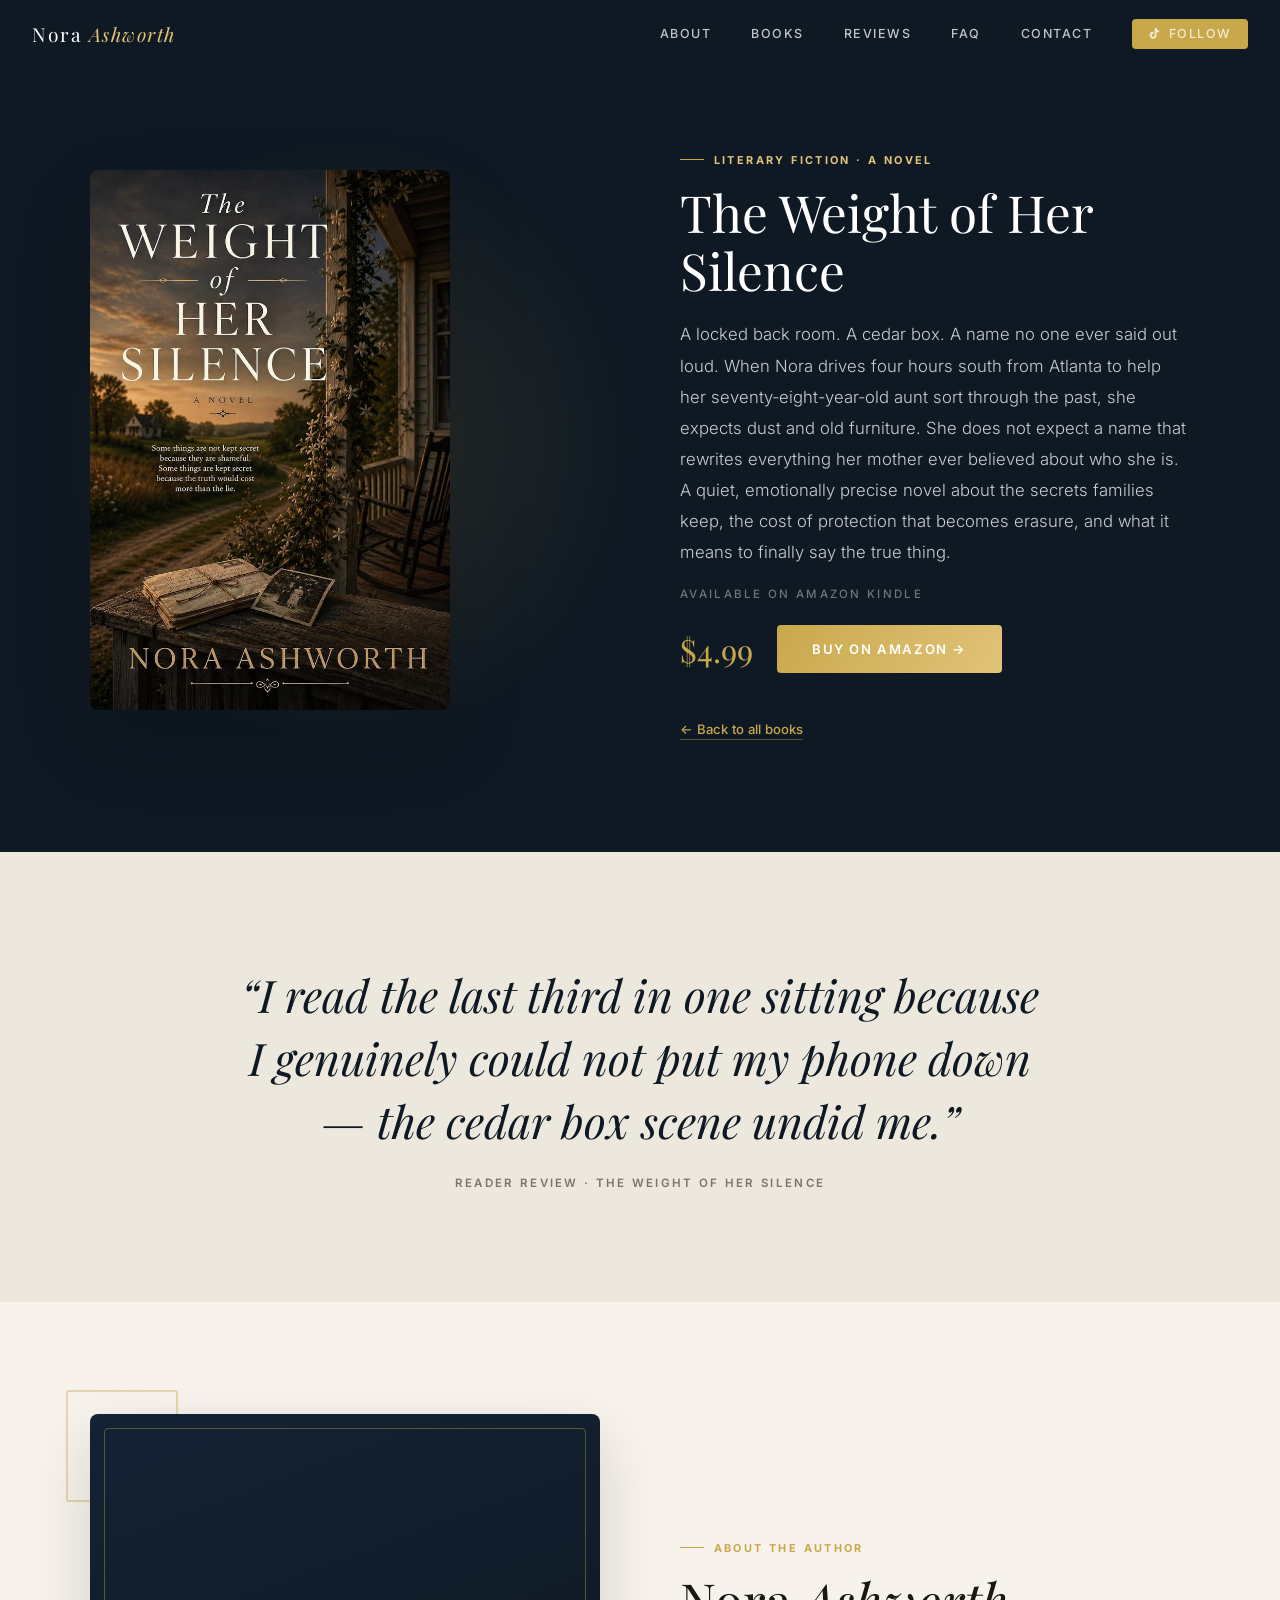
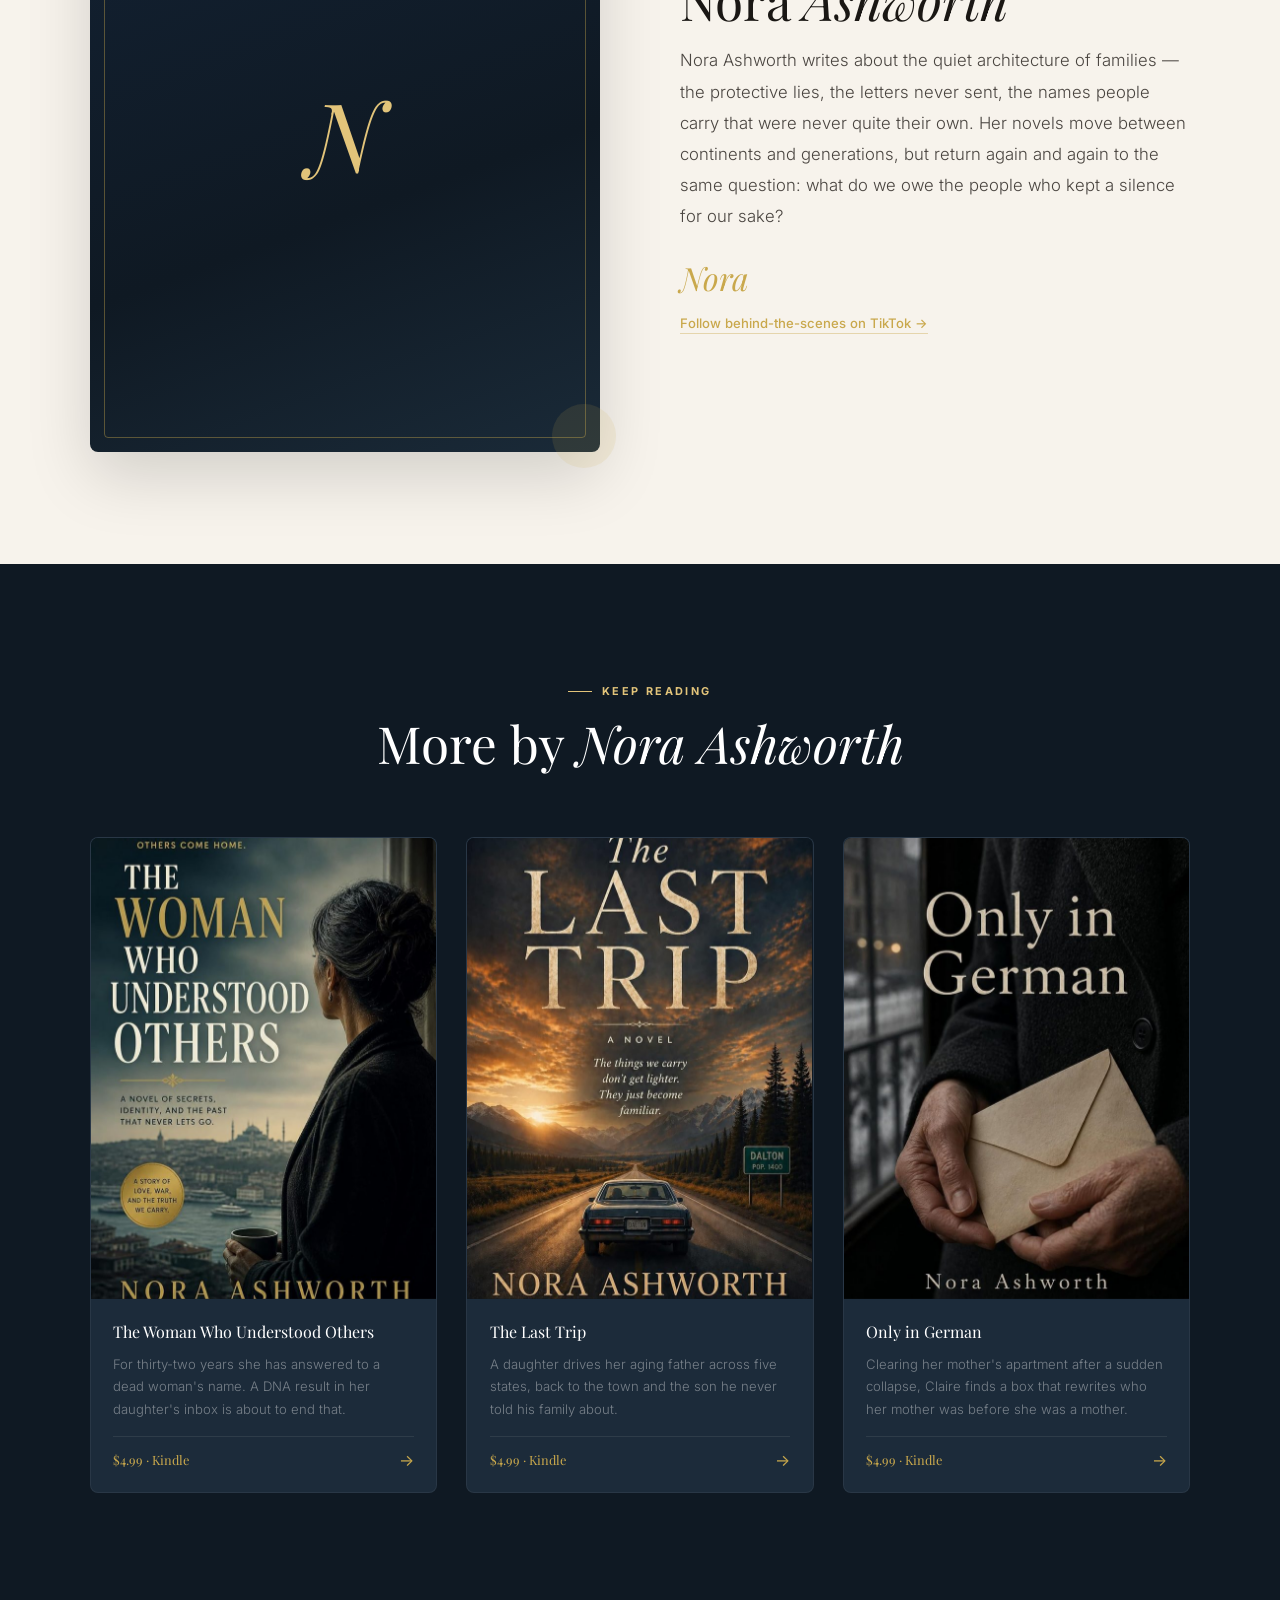
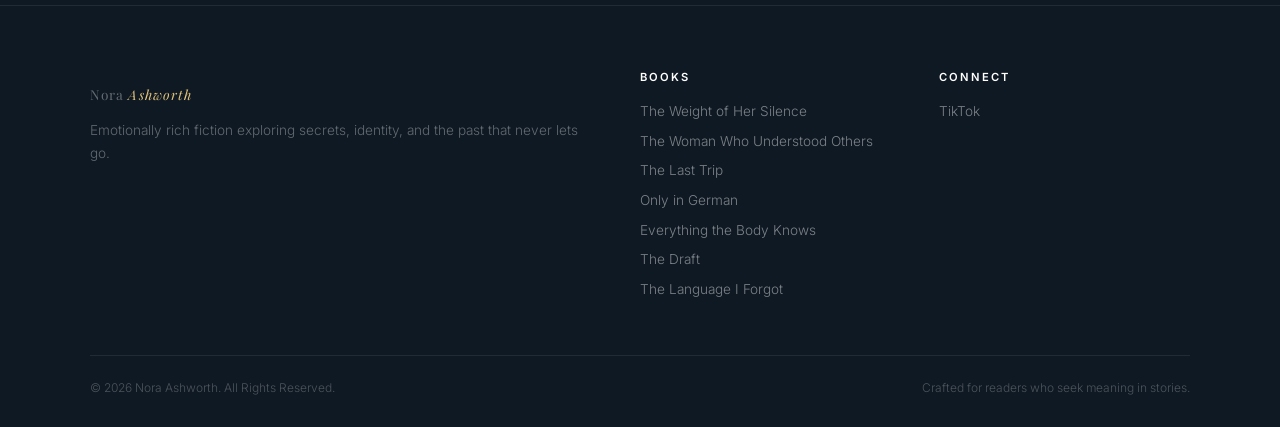
==== books/the-weight-of-her-silence.html @ 01b1f56f "Add files via upload" ====
<!DOCTYPE html>
<html lang="en">
<head>

<meta charset="UTF-8">
<meta name="viewport" content="width=device-width, initial-scale=1.0">

<title>The Weight of Her Silence by Nora Ashworth | Literary Fiction Novel</title>

<meta name="description" content="Nora Calloway returns to Haller's Creek to help her aunt sort through the past — and uncovers a secret that rewrites her family.">
<meta name="keywords" content="The Weight of Her Silence, Nora Ashworth, literary fiction, family secrets novel, Kindle book">
<meta name="author" content="Nora Ashworth">
<meta name="robots" content="index,follow,max-image-preview:large,max-snippet:-1,max-video-preview:-1">
<meta name="googlebot" content="index,follow">

<link rel="canonical" href="https://noraashworth.vercel.app/books/the-weight-of-her-silence.html">

<!-- Open Graph -->
<meta property="og:type" content="book">
<meta property="og:site_name" content="Nora Ashworth">
<meta property="og:title" content="The Weight of Her Silence by Nora Ashworth">
<meta property="og:description" content="Nora Calloway returns to Haller's Creek to help her aunt sort through the past — and uncovers a secret that rewrites her family.">
<meta property="og:url" content="https://noraashworth.vercel.app/books/the-weight-of-her-silence.html">
<meta property="og:image" content="https://noraashworth.vercel.app/covers/the-weight-of-her-silence.jpg">
<meta property="og:locale" content="en_US">

<!-- Twitter -->
<meta name="twitter:card" content="summary_large_image">
<meta name="twitter:title" content="The Weight of Her Silence by Nora Ashworth">
<meta name="twitter:description" content="Nora Calloway returns to Haller's Creek to help her aunt sort through the past — and uncovers a secret that rewrites her family.">
<meta name="twitter:image" content="https://noraashworth.vercel.app/covers/the-weight-of-her-silence.jpg">

<meta name="theme-color" content="#0F1923">

<link rel="icon" href="../favicon.ico">
<link rel="manifest" href="../manifest.json">

<link rel="stylesheet" href="../style.css">
<link rel="preconnect" href="https://fonts.googleapis.com"/>
<link rel="preconnect" href="https://fonts.gstatic.com" crossorigin/>
<link href="https://fonts.googleapis.com/css2?family=Playfair+Display:ital,wght@0,400;0,500;1,400;1,500&family=Inter:wght@300;400;500;600&display=swap" rel="stylesheet"/>

<!-- Book schema -->
<script type="application/ld+json">
{
  "@context": "https://schema.org",
  "@type": "Book",
  "name": "The Weight of Her Silence",
  "author": {"@type":"Person","name":"Nora Ashworth","url":"https://noraashworth.vercel.app/"},
  "url": "https://noraashworth.vercel.app/books/the-weight-of-her-silence.html",
  "image": "https://noraashworth.vercel.app/covers/the-weight-of-her-silence.jpg",
  "description": "Nora Calloway returns to Haller's Creek to help her aunt sort through the past — and uncovers a secret that rewrites her family.",
  "offers": {"@type":"Offer","price":"4.99","priceCurrency":"USD","url":"https://www.amazon.com/dp/B0GZ8KCDYT","availability":"https://schema.org/InStock"}
}
</script>
</head>
<body>

<nav id="nav">
  <a class="nav-logo" href="../index.html">
    <span>Nora <em>Ashworth</em></span>
  </a>
  <div class="nav-links">
    <a href="../index.html#about">About</a>
    <a href="../index.html#books">Books</a>
    <a href="../index.html#reviews">Reviews</a>
    <a href="../index.html#faq">FAQ</a>
    <a href="../index.html#contact">Contact</a>
    <a class="nav-tiktok" href="https://www.tiktok.com/@noraashworth" target="_blank">
      <svg width="13" height="13" viewBox="0 0 24 24" fill="currentColor"><path d="M19.59 6.69a4.83 4.83 0 0 1-3.77-4.25V2h-3.45v13.67a2.89 2.89 0 0 1-2.88 2.5 2.89 2.89 0 0 1-2.89-2.89 2.89 2.89 0 0 1 2.89-2.89c.28 0 .54.04.79.1V9.01a6.33 6.33 0 0 0-.79-.05 6.34 6.34 0 0 0-6.34 6.34 6.34 6.34 0 0 0 6.34 6.34 6.34 6.34 0 0 0 6.33-6.34V8.82a8.18 8.18 0 0 0 4.78 1.52V6.9a4.85 4.85 0 0 1-1.01-.21z"/></svg>
      Follow
    </a>
  </div>
  <button class="hamburger" id="hamburger" aria-label="Open menu">
    <svg width="24" height="24" viewBox="0 0 24 24" fill="none" stroke="#fff" stroke-width="2"><path d="M3 6h18M3 12h18M3 18h18"/></svg>
  </button>
</nav>

<div class="mobile-menu" id="mobileMenu">
  <button class="mobile-close" id="mobileClose" aria-label="Close menu">
    <svg width="26" height="26" viewBox="0 0 24 24" fill="none" stroke="#fff" stroke-width="2"><path d="M6 6l12 12M18 6L6 18"/></svg>
  </button>
  <a href="../index.html#about">About</a>
  <a href="../index.html#books">Books</a>
  <a href="../index.html#reviews">Reviews</a>
  <a href="../index.html#faq">FAQ</a>
  <a href="../index.html#contact">Contact</a>
</div>

<!-- BOOK HERO -->
<section class="books-section" style="padding-top:9rem">
  <div class="container featured-grid">
    <div class="featured-img-wrap reveal">
      <div class="featured-glow"></div>
      <img src="../covers/the-weight-of-her-silence.jpg" alt="The Weight of Her Silence book cover" loading="lazy">
    </div>
    <div class="reveal reveal-delay-1">
      <div class="section-eyebrow" style="color:var(--gold-light)">Literary Fiction &middot; A Novel</div>
      <h1 class="section-title" style="color:#fff;margin-bottom:1.2rem">The Weight of Her Silence</h1>
      <p style="color:rgba(255,255,255,0.78);font-size:1.05rem;line-height:1.85;font-weight:300;margin-bottom:1.2rem">A locked back room. A cedar box. A name no one ever said out loud. When Nora drives four hours south from Atlanta to help her seventy-eight-year-old aunt sort through the past, she expects dust and old furniture. She does not expect a name that rewrites everything her mother ever believed about who she is. A quiet, emotionally precise novel about the secrets families keep, the cost of protection that becomes erasure, and what it means to finally say the true thing.</p>
      <p class="featured-label" style="color:rgba(255,255,255,0.4)">Available on Amazon Kindle</p>
      <div class="price-row">
        <span class="price">$4.99</span>
        <a class="btn-gold" href="https://www.amazon.com/dp/B0GZ8KCDYT" target="_blank" rel="noopener">Buy on Amazon &rarr;</a>
      </div>
      <p style="margin-top:2rem">
        <a class="tiktok-link" href="../index.html#books">&larr; Back to all books</a>
      </p>
    </div>
  </div>
</section>

<!-- READER QUOTE -->
<section class="quote-section">
  <div class="container">
    <p class="quote-text reveal">&ldquo;I read the last third in one sitting because I genuinely could not put my phone down — the cedar box scene undid me.&rdquo;</p>
    <p class="quote-source reveal">Reader review &middot; The Weight of Her Silence</p>
  </div>
</section>


<!-- ABOUT AUTHOR -->
<section id="about">
  <div class="container about-grid">
    <div class="about-img-wrap reveal">
      <div class="about-img-frame"></div>
      <div class="about-monogram"><span>N</span></div>
      <div class="about-img-dot"></div>
    </div>
    <div class="reveal reveal-delay-1">
      <div class="section-eyebrow">About the Author</div>
      <h2 class="section-title">Nora <em>Ashworth</em></h2>
      <p class="about-text">Nora Ashworth writes about the quiet architecture of families &mdash; the protective lies, the letters never sent, the names people carry that were never quite their own. Her novels move between continents and generations, but return again and again to the same question: what do we owe the people who kept a silence for our sake?</p>
      <p class="about-sig">Nora</p>
      <a class="tiktok-link" href="https://www.tiktok.com/@noraashworth" target="_blank">Follow behind-the-scenes on TikTok &rarr;</a>
    </div>
  </div>
</section>

<!-- MORE BOOKS -->
<section class="books-section">
  <div class="container">
    <div class="books-header reveal">
      <div class="section-eyebrow" style="color:var(--gold-light)">Keep Reading</div>
      <h2 class="section-title" style="color:#fff">More by <em>Nora Ashworth</em></h2>
    </div>
    <div class="books-grid">
      <a class="book-card reveal" href="the-woman-who-understood-others.html">
        <div class="book-cover">
          <img src="../covers/the-woman-who-understood-others.jpg" alt="The Woman Who Understood Others book cover" loading="lazy">
          <div class="book-overlay"><span class="buy-label">View Book</span></div>
        </div>
        <div class="book-info">
          <h3>The Woman Who Understood Others</h3>
          <p>For thirty-two years she has answered to a dead woman's name. A DNA result in her daughter's inbox is about to end that.</p>
          <div class="book-footer">
            <span class="price">$4.99 &middot; Kindle</span>
            <span class="arrow">&rarr;</span>
          </div>
        </div>
      </a>
      <a class="book-card reveal" href="the-last-trip.html">
        <div class="book-cover">
          <img src="../covers/the-last-trip.jpg" alt="The Last Trip book cover" loading="lazy">
          <div class="book-overlay"><span class="buy-label">View Book</span></div>
        </div>
        <div class="book-info">
          <h3>The Last Trip</h3>
          <p>A daughter drives her aging father across five states, back to the town and the son he never told his family about.</p>
          <div class="book-footer">
            <span class="price">$4.99 &middot; Kindle</span>
            <span class="arrow">&rarr;</span>
          </div>
        </div>
      </a>
      <a class="book-card reveal" href="only-in-german.html">
        <div class="book-cover">
          <img src="../covers/only-in-german.jpg" alt="Only in German book cover" loading="lazy">
          <div class="book-overlay"><span class="buy-label">View Book</span></div>
        </div>
        <div class="book-info">
          <h3>Only in German</h3>
          <p>Clearing her mother's apartment after a sudden collapse, Claire finds a box that rewrites who her mother was before she was a mother.</p>
          <div class="book-footer">
            <span class="price">$4.99 &middot; Kindle</span>
            <span class="arrow">&rarr;</span>
          </div>
        </div>
      </a>
    </div>
  </div>
</section>

<!-- FOOTER -->
<footer>
  <div class="container">
    <div class="footer-grid">
      <div class="footer-brand">
        <p class="footer-logo">Nora <em>Ashworth</em></p>
        <p>Emotionally rich fiction exploring secrets, identity, and the past that never lets go.</p>
      </div>
      <div class="footer-col">
        <h4>Books</h4>
        <ul>
          <li><a href="../books/the-weight-of-her-silence.html">The Weight of Her Silence</a></li>
          <li><a href="../books/the-woman-who-understood-others.html">The Woman Who Understood Others</a></li>
          <li><a href="../books/the-last-trip.html">The Last Trip</a></li>
          <li><a href="../books/only-in-german.html">Only in German</a></li>
          <li><a href="../books/everything-the-body-knows.html">Everything the Body Knows</a></li>
          <li><a href="../books/the-draft.html">The Draft</a></li>
          <li><a href="../books/the-language-i-forgot.html">The Language I Forgot</a></li>
        </ul>
      </div>
      <div class="footer-col">
        <h4>Connect</h4>
        <ul>
          <li><a href="https://www.tiktok.com/@noraashworth" target="_blank">TikTok</a></li>
        </ul>
      </div>
    </div>
    <div class="footer-bottom">
      <p>&copy; 2026 Nora Ashworth. All Rights Reserved.</p>
      <p>Crafted for readers who seek meaning in stories.</p>
    </div>
  </div>
</footer>

<script src="../script.js"></script>
</body>
</html>
---- style.css ----
*,*::before,*::after{box-sizing:border-box;margin:0;padding:0}
:root{
  --navy:#0F1923;
  --navy-mid:#1C2B3A;
  --navy-soft:#243346;
  --ivory:#F7F3EC;
  --ivory-dark:#EDE8DE;
  --gold:#C9A84C;
  --gold-light:#E2C47A;
  --ink:#1A1714;
  --ink-mid:#4A4540;
  --ink-light:#7A746E;
}
html{scroll-behavior:smooth}
body{font-family:'Inter',sans-serif;background:var(--ivory);color:var(--ink);overflow-x:hidden}

/* ── NAV ── */
nav{
  position:fixed;top:0;left:0;width:100%;z-index:100;
  padding:1.2rem 2rem;
  display:flex;justify-content:space-between;align-items:center;
  transition:background 0.4s,backdrop-filter 0.4s,box-shadow 0.4s;
}
nav.scrolled{background:rgba(15,25,35,0.97);backdrop-filter:blur(12px);box-shadow:0 2px 24px rgba(0,0,0,0.3)}
.nav-logo{display:flex;align-items:center;gap:0.6rem;text-decoration:none}
.nav-logo span{font-family:'Playfair Display',serif;font-size:1.2rem;font-weight:400;color:#fff;letter-spacing:0.08em}
.nav-logo em{color:var(--gold-light);font-style:italic}
.nav-links{display:flex;align-items:center;gap:2.5rem}
.nav-links a{color:rgba(255,255,255,0.75);text-decoration:none;font-size:0.78rem;font-weight:500;letter-spacing:0.12em;text-transform:uppercase;transition:color 0.25s}
.nav-links a:hover{color:var(--gold-light)}
.nav-tiktok{
  display:flex;align-items:center;gap:0.5rem;
  background:var(--gold);color:#fff;padding:0.45rem 1rem;border-radius:4px;
  font-size:0.75rem;font-weight:600;letter-spacing:0.1em;text-transform:uppercase;
  text-decoration:none;transition:background 0.25s,transform 0.25s,box-shadow 0.25s;
}
.nav-tiktok:hover{background:#a87c2a;transform:translateY(-2px);box-shadow:0 6px 20px rgba(201,168,76,0.35)}
.hamburger{display:none;background:none;border:none;cursor:pointer;padding:0.3rem}
.hamburger svg{display:block}
.mobile-menu{
  display:none;position:fixed;top:0;left:0;width:100%;height:100vh;
  background:rgba(15,25,35,0.99);z-index:99;
  flex-direction:column;align-items:center;justify-content:center;gap:2rem;
}
.mobile-menu.open{display:flex}
.mobile-menu a{color:rgba(255,255,255,0.85);text-decoration:none;font-size:1.4rem;font-family:'Playfair Display',serif;transition:color 0.25s}
.mobile-menu a:hover{color:var(--gold-light)}
.mobile-close{position:absolute;top:1.5rem;right:1.5rem;background:none;border:none;color:#fff;cursor:pointer}

/* ── HERO ── */
.hero{
  position:relative;min-height:100vh;
  display:flex;align-items:center;justify-content:center;
  background:var(--navy);overflow:hidden;
}
.hero-bg{
  position:absolute;inset:0;
  background:radial-gradient(ellipse at 30% 60%, rgba(201,168,76,0.08) 0%, transparent 60%),
             radial-gradient(ellipse at 75% 30%, rgba(201,168,76,0.05) 0%, transparent 50%),
             linear-gradient(135deg, #0a1520 0%, #0F1923 40%, #1a2a38 100%);
}
.hero-lines{position:absolute;inset:0;overflow:hidden;opacity:0.04}
.hero-lines::before{
  content:'';position:absolute;top:-50%;left:-50%;width:200%;height:200%;
  background:repeating-linear-gradient(45deg,transparent,transparent 60px,rgba(201,168,76,0.3) 60px,rgba(201,168,76,0.3) 61px);
}
.hero-particles{position:absolute;inset:0;z-index:1;width:100%;height:100%;pointer-events:none}
.hero-content{
  position:relative;z-index:2;text-align:center;max-width:760px;padding:2rem;
  animation:fadeUp 1s ease both;
}
@keyframes fadeUp{from{opacity:0;transform:translateY(32px)}to{opacity:1;transform:none}}
.eyebrow{
  display:inline-flex;align-items:center;gap:0.8rem;
  color:var(--gold-light);font-size:0.7rem;font-weight:700;letter-spacing:0.25em;text-transform:uppercase;
  margin-bottom:2rem;
}
.eyebrow::before,.eyebrow::after{content:'';width:2rem;height:1px;background:var(--gold-light)}
.hero h1{
  font-family:'Playfair Display',serif;font-size:clamp(3rem,7vw,5.5rem);font-weight:400;
  color:#fff;line-height:1.1;margin-bottom:1.5rem;
}
.hero h1 em{color:var(--gold-light);font-style:italic}
.hero p{color:rgba(255,255,255,0.7);font-size:clamp(1rem,2vw,1.2rem);font-weight:300;line-height:1.8;max-width:520px;margin:0 auto 3rem}
.hero-ctas{display:flex;gap:1rem;justify-content:center;flex-wrap:wrap}
.btn-gold{
  position:relative;overflow:hidden;
  display:inline-flex;align-items:center;gap:0.5rem;
  background:linear-gradient(120deg,var(--gold) 0%,var(--gold-light) 50%,var(--gold) 100%);
  background-size:220% 100%;background-position:0% 0%;
  color:#fff;padding:1rem 2.2rem;
  font-size:0.82rem;font-weight:600;letter-spacing:0.12em;text-transform:uppercase;
  border:none;border-radius:4px;cursor:pointer;text-decoration:none;
  transition:background-position 0.6s ease,transform 0.25s,box-shadow 0.25s;
}
.btn-gold:hover{background-position:100% 0%;transform:translateY(-3px);box-shadow:0 10px 28px rgba(201,168,76,0.4)}
.btn-outline{
  display:inline-flex;align-items:center;gap:0.5rem;
  background:transparent;color:#fff;padding:1rem 2.2rem;
  font-size:0.82rem;font-weight:600;letter-spacing:0.12em;text-transform:uppercase;
  border:1px solid rgba(255,255,255,0.35);border-radius:4px;cursor:pointer;text-decoration:none;
  transition:background 0.25s,border-color 0.25s;
}
.btn-outline:hover{background:rgba(255,255,255,0.08);border-color:rgba(255,255,255,0.6)}
.scroll-hint{
  position:absolute;bottom:2rem;left:50%;transform:translateX(-50%);z-index:2;
  display:flex;flex-direction:column;align-items:center;gap:0.4rem;
  color:rgba(255,255,255,0.3);font-size:0.65rem;font-weight:600;letter-spacing:0.2em;text-transform:uppercase;
  animation:pulse 2s ease-in-out infinite;
}
@keyframes pulse{0%,100%{opacity:0.3}50%{opacity:0.7}}
.scroll-arrow{width:1px;height:2rem;background:linear-gradient(to bottom,rgba(255,255,255,0.4),transparent);margin-top:0.3rem}
.hero-fade{position:absolute;bottom:0;left:0;width:100%;height:8rem;background:linear-gradient(to top,var(--ivory),transparent)}

/* ── SECTIONS COMMON ── */
section{padding:7rem 2rem}
.container{max-width:1100px;margin:0 auto}
.section-eyebrow{
  display:inline-flex;align-items:center;gap:0.6rem;
  color:var(--gold);font-size:0.68rem;font-weight:700;letter-spacing:0.22em;text-transform:uppercase;
  margin-bottom:1rem;
}
.section-eyebrow::before{content:'';width:1.5rem;height:1px;background:var(--gold)}
.section-title{font-family:'Playfair Display',serif;font-size:clamp(2.2rem,4vw,3.5rem);font-weight:400;line-height:1.15;margin-bottom:1rem}
.section-title em{font-style:italic}

/* ── ABOUT ── */
.about-grid{display:grid;grid-template-columns:1fr 1fr;gap:5rem;align-items:center}
.about-img-wrap{position:relative}
.about-img-frame{
  position:absolute;top:-1.5rem;left:-1.5rem;width:7rem;height:7rem;
  border:2px solid var(--gold);border-radius:2px;opacity:0.4;
  transition:opacity 0.4s;
}
.about-img-wrap:hover .about-img-frame{opacity:0.7}
.about-img-dot{
  position:absolute;bottom:-1rem;right:-1rem;width:4rem;height:4rem;
  border-radius:50%;background:rgba(201,168,76,0.12);
}
.about-img-wrap img{position:relative;z-index:1;width:100%;border-radius:8px;box-shadow:0 24px 64px rgba(0,0,0,0.15);transition:transform 0.5s}
.about-img-wrap:hover img{transform:scale(1.02)}
.about-text{color:var(--ink-mid);font-size:1.05rem;line-height:1.85;font-weight:300;margin-bottom:1.2rem}
.about-sig{font-family:'Playfair Display',serif;font-size:2rem;font-style:italic;color:var(--gold);margin-top:1.5rem}
.tiktok-link{
  display:inline-flex;align-items:center;gap:0.5rem;
  color:var(--gold);font-size:0.82rem;font-weight:500;text-decoration:none;
  border-bottom:1px solid rgba(201,168,76,0.4);padding-bottom:2px;
  transition:color 0.25s,border-color 0.25s;margin-top:1rem;
}
.tiktok-link:hover{color:#a87c2a;border-color:#a87c2a}

/* ── FEATURED ── */
.featured{background:#fff}
.featured-grid{display:grid;grid-template-columns:1fr 1fr;gap:5rem;align-items:center}
.featured-img-wrap{position:relative}
.featured-glow{
  position:absolute;inset:-2rem;
  background:radial-gradient(ellipse at center,rgba(201,168,76,0.15) 0%,transparent 70%);
  border-radius:12px;transition:opacity 0.5s;
}
.featured-img-wrap:hover .featured-glow{opacity:1.5}
.featured-img-wrap img{position:relative;z-index:1;width:100%;max-width:360px;border-radius:8px;box-shadow:0 32px 80px rgba(0,0,0,0.15);transition:transform 0.5s}
.featured-img-wrap:hover img{transform:scale(1.03)}
.stars{color:var(--gold);font-size:1.1rem;letter-spacing:0.1em;margin-bottom:1rem}
.featured-label{font-size:0.72rem;color:var(--ink-light);font-weight:500;letter-spacing:0.2em;text-transform:uppercase;margin:1rem 0 1.5rem}
.price-row{display:flex;align-items:center;gap:1.5rem;margin-top:1.5rem}
.price{font-family:'Playfair Display',serif;font-size:2rem;font-weight:400;color:var(--gold)}

/* ── BOOKS GRID ── */
.books-section{background:var(--navy);padding:7rem 2rem}
.books-header{text-align:center;margin-bottom:4rem}
.books-header .section-eyebrow{color:var(--gold-light)}
.books-header .section-eyebrow::before{background:var(--gold-light)}
.books-header .section-title{color:#fff}
.books-header p{color:rgba(255,255,255,0.5);font-weight:300;max-width:480px;margin:0 auto}
.books-grid{
  display:grid;
  grid-template-columns:repeat(auto-fill,minmax(280px,1fr));
  gap:1.8rem;
}
.book-card{
  background:var(--navy-mid);border-radius:8px;overflow:hidden;
  border:1px solid rgba(255,255,255,0.06);
  text-decoration:none;color:inherit;
  display:flex;flex-direction:column;
  transition:transform 0.4s,border-color 0.4s,box-shadow 0.4s;
}
.book-card:hover{transform:translateY(-8px);border-color:rgba(201,168,76,0.5);box-shadow:0 24px 60px rgba(0,0,0,0.4)}
.book-cover{position:relative;aspect-ratio:3/4;overflow:hidden;background:var(--navy);perspective:800px}
.book-cover img{width:100%;height:100%;object-fit:cover;transition:transform 0.4s ease-out;transform-style:preserve-3d;will-change:transform}
.book-card:hover .book-cover img{transform:scale(1.06)}
.book-card .cover-placeholder{transition:transform 0.4s ease-out;transform-style:preserve-3d;will-change:transform}
.book-overlay{
  position:absolute;inset:0;background:linear-gradient(to top,rgba(15,25,35,0.9) 0%,transparent 50%);
  display:flex;align-items:flex-end;justify-content:center;padding:1.2rem;
  opacity:0;transition:opacity 0.4s;
}
.book-card:hover .book-overlay{opacity:1}
.buy-label{
  background:var(--gold);color:#fff;padding:0.5rem 1.2rem;border-radius:3px;
  font-size:0.72rem;font-weight:700;letter-spacing:0.12em;text-transform:uppercase;
}
.book-info{padding:1.4rem;display:flex;flex-direction:column;flex:1}
.book-info h3{font-family:'Playfair Display',serif;font-size:1rem;font-weight:400;color:#fff;line-height:1.4;margin-bottom:0.6rem;transition:color 0.3s}
.book-card:hover .book-info h3{color:var(--gold-light)}
.book-info p{color:rgba(255,255,255,0.4);font-size:0.82rem;line-height:1.7;font-weight:300;flex:1}
.book-footer{display:flex;justify-content:space-between;align-items:center;margin-top:1rem;padding-top:0.8rem;border-top:1px solid rgba(255,255,255,0.08)}
.book-footer .price{font-size:0.8rem;color:var(--gold);font-weight:400}
.book-footer .arrow{color:var(--gold);font-size:1rem;transition:transform 0.3s}
.book-card:hover .book-footer .arrow{transform:translateX(4px)}

/* ── QUOTE ── */
.quote-section{background:var(--ivory-dark);text-align:center}
.quote-mark{font-family:'Playfair Display',serif;font-size:8rem;line-height:0.5;color:rgba(201,168,76,0.15);user-select:none;margin-bottom:1rem}
.quote-text{font-family:'Playfair Display',serif;font-size:clamp(1.8rem,3.5vw,3rem);font-style:italic;font-weight:400;color:var(--navy);line-height:1.4;max-width:820px;margin:0 auto 1.5rem}
.quote-source{font-size:0.72rem;font-weight:600;letter-spacing:0.2em;text-transform:uppercase;color:var(--ink-light)}

/* ── TIKTOK ── */
.tiktok-section{background:var(--navy);text-align:center}
.tiktok-section .section-eyebrow{color:var(--gold-light)}
.tiktok-section .section-eyebrow::before{background:var(--gold-light)}
.tiktok-section .section-title{color:#fff}
.tiktok-card{
  display:inline-flex;align-items:center;gap:2rem;
  background:rgba(255,255,255,0.04);border:1px solid rgba(255,255,255,0.1);
  border-radius:12px;padding:2.5rem 3.5rem;
  text-decoration:none;color:inherit;margin-top:2rem;
  transition:background 0.4s,border-color 0.4s,transform 0.4s,box-shadow 0.4s;
}
.tiktok-card:hover{background:rgba(255,255,255,0.08);border-color:rgba(201,168,76,0.5);transform:translateY(-4px);box-shadow:0 24px 60px rgba(0,0,0,0.3)}
.tiktok-icon-wrap{
  width:60px;height:60px;border-radius:50%;background:rgba(201,168,76,0.12);
  display:flex;align-items:center;justify-content:center;transition:background 0.3s;
}
.tiktok-card:hover .tiktok-icon-wrap{background:rgba(201,168,76,0.22)}
.tiktok-handle-label{font-size:0.65rem;font-weight:700;letter-spacing:0.2em;text-transform:uppercase;color:rgba(255,255,255,0.4);margin-bottom:0.3rem}
.tiktok-handle{font-family:'Playfair Display',serif;font-size:1.8rem;font-weight:400;color:#fff;transition:color 0.3s}
.tiktok-card:hover .tiktok-handle{color:var(--gold-light)}
.tiktok-arrow{color:var(--gold);font-size:1.4rem;margin-left:0.5rem;transition:transform 0.3s}
.tiktok-card:hover .tiktok-arrow{transform:translateX(5px)}

/* ── NEWSLETTER ── */
.newsletter-section{background:#1e3050;text-align:center}
.newsletter-section .section-eyebrow{color:var(--gold-light)}
.newsletter-section .section-eyebrow::before{background:var(--gold-light)}
.newsletter-section .section-title{color:#fff}
.newsletter-section p{color:rgba(255,255,255,0.6);font-weight:300;margin-bottom:3rem}
.newsletter-form{display:flex;gap:0.8rem;max-width:500px;margin:0 auto;flex-wrap:wrap;justify-content:center}
.newsletter-form input{
  flex:1;min-width:220px;padding:1rem 1.4rem;
  background:rgba(255,255,255,0.07);border:1px solid rgba(255,255,255,0.2);
  border-radius:4px;color:#fff;font-size:0.95rem;font-weight:300;
  transition:border-color 0.25s,background 0.25s;outline:none;
}
.newsletter-form input::placeholder{color:rgba(255,255,255,0.35)}
.newsletter-form input:focus{border-color:var(--gold);background:rgba(255,255,255,0.1)}
.newsletter-note{color:rgba(255,255,255,0.3);font-size:0.72rem;margin-top:1rem}

/* ── CONTACT ── */
.contact-grid{display:grid;grid-template-columns:repeat(2,1fr);gap:1.5rem;margin-top:3rem}
.contact-card{
  background:#fff;border-radius:8px;padding:2.5rem;text-align:center;
  box-shadow:0 4px 20px rgba(0,0,0,0.05);
  text-decoration:none;color:inherit;
  transition:transform 0.3s,box-shadow 0.3s;
}
.contact-card:hover{transform:translateY(-4px);box-shadow:0 12px 40px rgba(0,0,0,0.12)}
.contact-icon{font-size:1.8rem;margin-bottom:1rem}
.contact-card h3{font-size:0.9rem;font-weight:600;color:var(--navy);margin-bottom:0.4rem}
.contact-card p{font-size:0.85rem;color:var(--ink-mid);font-weight:300}

/* ── FOOTER ── */
footer{background:var(--navy);padding:4rem 2rem 2rem;border-top:1px solid rgba(255,255,255,0.08)}
.footer-grid{display:grid;grid-template-columns:2fr 1fr 1fr;gap:3rem;margin-bottom:3rem}
.footer-brand p{color:rgba(255,255,255,0.35);font-size:0.85rem;font-weight:300;line-height:1.7;margin-top:0.8rem}
.footer-logo{font-family:'Playfair Display',serif;font-size:1.2rem;color:#fff;letter-spacing:0.08em}
.footer-logo em{color:var(--gold-light);font-style:italic}
.footer-col h4{color:#fff;font-size:0.7rem;font-weight:600;letter-spacing:0.18em;text-transform:uppercase;margin-bottom:1rem}
.footer-col ul{list-style:none}
.footer-col ul li{margin-bottom:0.6rem}
.footer-col ul li a{color:rgba(255,255,255,0.45);font-size:0.85rem;font-weight:300;text-decoration:none;transition:color 0.25s}
.footer-col ul li a:hover{color:var(--gold-light)}
.footer-bottom{border-top:1px solid rgba(255,255,255,0.08);padding-top:1.5rem;display:flex;justify-content:space-between;align-items:center;flex-wrap:wrap;gap:1rem}
.footer-bottom p{color:rgba(255,255,255,0.25);font-size:0.75rem;font-weight:300}

/* ── REVEAL ── */
.reveal{opacity:0;transform:translateY(24px);transition:opacity 0.75s cubic-bezier(0.4,0,0.2,1),transform 0.75s cubic-bezier(0.4,0,0.2,1)}
.reveal.visible{opacity:1;transform:none}
.reveal-delay-1{transition-delay:0.1s}
.reveal-delay-2{transition-delay:0.2s}

/* ── RESPONSIVE ── */
@media(max-width:900px){
  .about-grid,.featured-grid{grid-template-columns:1fr;gap:3rem}
  .featured-img-wrap{order:2;display:flex;justify-content:center}
  .featured-img-wrap img{max-width:280px}
  .contact-grid{grid-template-columns:1fr}
  .footer-grid{grid-template-columns:1fr 1fr}
  .nav-links{display:none}
  .hamburger{display:block}
  .tiktok-card{flex-direction:column;gap:1rem;padding:2rem}
}
@media(max-width:600px){
  .books-grid{grid-template-columns:repeat(2,1fr);gap:1rem}
  .footer-grid{grid-template-columns:1fr}
  .footer-bottom{flex-direction:column;text-align:center}
  .newsletter-form{flex-direction:column}
  .hero-ctas{flex-direction:column;align-items:center}
}
@media(max-width:380px){
  .books-grid{grid-template-columns:1fr}
}

/* ── REVEAL ON SCROLL ── */
.reveal{opacity:0;transform:translateY(28px);transition:opacity 0.6s ease,transform 0.6s ease}
.reveal.visible{opacity:1;transform:none}
.reveal-delay-1{transition-delay:0.15s}
.reveal-delay-2{transition-delay:0.3s}

.podcast-box{
  margin-top:2rem;
  background:#fff;
  padding:1.5rem;
  border-radius:12px;
  box-shadow:0 15px 40px rgba(0,0,0,.08);
}

.podcast-box h3{
  font-family:'Playfair Display',serif;
  font-size:1.4rem;
  margin-bottom:1rem;
  color:var(--navy);
}

@media(max-width:900px){
  .podcast-box{
    margin-top:1rem;
  }
}


/* --- Book page specific styles --- */
.book-hero{
  padding:10rem 2rem 4rem;background:var(--navy);color:#fff;
}
.book-hero-grid{
  max-width:1100px;margin:0 auto;display:grid;grid-template-columns:320px 1fr;gap:3.5rem;align-items:start;
}
.book-hero-cover img{
  width:100%;border-radius:6px;box-shadow:0 30px 70px rgba(0,0,0,0.5);
}
.breadcrumb{
  font-size:0.75rem;letter-spacing:0.08em;text-transform:uppercase;color:rgba(255,255,255,0.5);margin-bottom:1.2rem;
}
.breadcrumb a{color:rgba(255,255,255,0.6);text-decoration:none}
.breadcrumb a:hover{color:var(--gold-light)}
.book-hero h1{
  font-family:'Playfair Display',serif;font-weight:400;font-size:2.6rem;line-height:1.15;color:#fff;margin-bottom:0.6rem;
}
.book-hero h1 em{color:var(--gold-light);font-style:italic}
.book-hero .stars{color:var(--gold-light);letter-spacing:0.2rem;margin-bottom:1rem;font-size:1.1rem}
.book-hero-tagline{
  font-family:'Playfair Display',serif;font-style:italic;color:rgba(255,255,255,0.75);font-size:1.15rem;margin-bottom:1.5rem;
}
.book-hero p.lead{
  color:rgba(255,255,255,0.75);font-weight:300;line-height:1.85;font-size:1.05rem;margin-bottom:1.8rem;max-width:60ch;
}
.book-cta-row{display:flex;align-items:center;gap:1.2rem;flex-wrap:wrap}
.book-price{font-family:'Playfair Display',serif;font-size:1.3rem;color:var(--gold-light)}

.book-section{padding:5rem 2rem;background:var(--ivory)}
.book-section.alt{background:var(--ivory-dark)}
.book-section-inner{max-width:820px;margin:0 auto}
.book-section h2{
  font-family:'Playfair Display',serif;font-weight:400;font-size:1.8rem;color:var(--navy);margin-bottom:1.5rem;
}
.book-section h2 em{color:var(--gold);font-style:italic}
.book-section p{color:var(--ink-mid);font-weight:300;line-height:1.9;font-size:1.02rem;margin-bottom:1.1rem}

.excerpt-box{
  background:#fff;border-left:3px solid var(--gold);padding:2rem 2.2rem;border-radius:4px;
  box-shadow:0 15px 40px rgba(0,0,0,0.06);
}
.excerpt-box p{font-family:'Playfair Display',serif;font-style:italic;color:var(--ink);font-size:1.05rem;line-height:1.9}
.excerpt-note{margin-top:1rem;font-size:0.8rem;color:var(--ink-light);text-transform:uppercase;letter-spacing:0.06em}

.char-grid{display:grid;grid-template-columns:repeat(auto-fit,minmax(220px,1fr));gap:1.5rem;margin-top:1rem}
.char-card{background:#fff;padding:1.5rem;border-radius:8px;box-shadow:0 10px 30px rgba(0,0,0,0.06)}
.char-card h3{font-family:'Playfair Display',serif;color:var(--navy);font-size:1.15rem;margin-bottom:0.5rem}
.char-card p{font-size:0.92rem;margin-bottom:0}

.faq-item{border-bottom:1px solid rgba(0,0,0,0.08);padding:1.3rem 0}
.faq-item h3{font-family:'Playfair Display',serif;font-size:1.1rem;color:var(--navy);margin-bottom:0.5rem;font-weight:500}
.faq-item p{margin-bottom:0}

.review-box{background:#fff;padding:1.6rem 1.8rem;border-radius:8px;box-shadow:0 10px 30px rgba(0,0,0,0.06);margin-bottom:1rem}
.review-box .stars{color:var(--gold);font-size:0.9rem;margin-bottom:0.5rem}
.review-box p{font-style:italic;margin-bottom:0.4rem}
.review-box span{font-size:0.82rem;color:var(--ink-light);text-transform:uppercase;letter-spacing:0.05em}

.back-link{display:inline-block;margin:0 2rem;padding:2rem 0 0;font-size:0.85rem;color:var(--ink-light)}
.back-link a{color:var(--navy);text-decoration:none;border-bottom:1px solid var(--gold)}

@media(max-width:900px){
  .book-hero-grid{grid-template-columns:1fr;text-align:left}
  .book-hero-cover{max-width:220px}
  .book-hero h1{font-size:2rem}
}

/* ── COVER PLACEHOLDER (no artwork yet) ── */
.cover-placeholder{
  position:relative;width:100%;aspect-ratio:2/3;border-radius:6px;overflow:hidden;
  background:linear-gradient(160deg,#132234 0%,#0F1923 55%,#1a2a38 100%);
  border:1px solid rgba(201,168,76,0.35);
  display:flex;flex-direction:column;align-items:center;justify-content:center;
  text-align:center;padding:1.6rem;
}
.cover-placeholder::before{
  content:'';position:absolute;inset:10px;border:1px solid rgba(201,168,76,0.35);border-radius:3px;pointer-events:none;
}
.cover-placeholder .cp-eyebrow{
  color:rgba(226,196,122,0.85);font-size:0.62rem;letter-spacing:0.28em;text-transform:uppercase;margin-bottom:1rem;
}
.cover-placeholder .cp-title{
  font-family:'Playfair Display',serif;font-weight:400;color:#fff;line-height:1.25;font-size:1.3rem;
}
.cover-placeholder .cp-title em{color:var(--gold-light);font-style:italic}
.cover-placeholder .cp-rule{width:2.2rem;height:1px;background:var(--gold);margin:1.1rem auto}
.cover-placeholder .cp-author{color:rgba(255,255,255,0.5);font-size:0.68rem;letter-spacing:0.2em;text-transform:uppercase}
.book-cover .cover-placeholder{aspect-ratio:auto;height:100%;border-radius:0}

/* ── HERO BADGE for homepage (no author photo yet) ── */
.about-monogram{
  position:relative;aspect-ratio:4/5;border-radius:8px;
  background:linear-gradient(160deg,#132234 0%,#0F1923 60%,#1a2a38 100%);
  display:flex;align-items:center;justify-content:center;box-shadow:0 24px 64px rgba(0,0,0,0.15);
}
.about-monogram::before{content:'';position:absolute;inset:14px;border:1px solid rgba(201,168,76,0.4);border-radius:4px}
.about-monogram span{
  font-family:'Playfair Display',serif;font-style:italic;font-size:6rem;color:var(--gold-light);
}

/* ── MOBILE MENU (JS-driven) ── */
.mobile-close svg{display:block}

/* ── FORM STATUS ── */
.form-note-success{color:var(--gold-light);font-size:0.8rem;margin-top:1rem}

/* ── REVIEWS ── */
.reviews-section{background:#fff}
.reviews-grid{display:grid;grid-template-columns:repeat(3,1fr);gap:1.8rem;margin-top:3rem}
.review-card{
  background:var(--ivory);border-radius:8px;padding:2rem;
  box-shadow:0 10px 30px rgba(0,0,0,0.05);
  transition:transform 0.35s,box-shadow 0.35s;
}
.review-card:hover{transform:translateY(-6px);box-shadow:0 20px 46px rgba(0,0,0,0.09)}
.review-card .stars{font-size:0.9rem;margin-bottom:0.9rem}
.review-card p{font-family:'Playfair Display',serif;font-style:italic;color:var(--ink);font-size:1rem;line-height:1.75;margin-bottom:1.2rem}
.review-card span{font-size:0.72rem;color:var(--ink-light);font-weight:600;letter-spacing:0.08em;text-transform:uppercase}

/* ── STATS ── */
.stats-section{background:var(--navy-mid);padding:5rem 2rem}
.stats-grid{display:grid;grid-template-columns:repeat(4,1fr);gap:2rem;text-align:center}
.stat-item{display:flex;flex-direction:column;gap:0.5rem}
.stat-number{font-family:'Playfair Display',serif;font-size:clamp(2.4rem,5vw,3.4rem);font-weight:400;color:var(--gold-light)}
.stat-label{font-size:0.72rem;color:rgba(255,255,255,0.55);font-weight:600;letter-spacing:0.14em;text-transform:uppercase}

/* ── TIMELINE ── */
.timeline-section{background:var(--ivory-dark)}
.timeline{position:relative;max-width:760px;margin:3rem auto 0;padding-left:2.4rem}
.timeline::before{content:'';position:absolute;top:0.4rem;bottom:0.4rem;left:0.3rem;width:1px;background:rgba(201,168,76,0.35)}
.timeline-item{position:relative;padding-bottom:2.6rem}
.timeline-item:last-child{padding-bottom:0}
.timeline-item::before{
  content:'';position:absolute;left:-2.4rem;top:0.35rem;width:9px;height:9px;border-radius:50%;
  background:var(--gold);box-shadow:0 0 0 4px var(--ivory-dark);
}
.timeline-year{font-family:'Playfair Display',serif;font-style:italic;color:var(--gold);font-size:1.3rem;margin-bottom:0.4rem}
.timeline-content h3{font-family:'Playfair Display',serif;font-weight:400;color:var(--navy);font-size:1.2rem;margin-bottom:0.5rem}
.timeline-content p{color:var(--ink-mid);font-weight:300;line-height:1.8;font-size:0.98rem}

/* ── FAQ (homepage) ── */
.faq-section{background:#fff}
.faq-list{max-width:760px;margin:3rem auto 0}
.faq-item-home{border-bottom:1px solid rgba(0,0,0,0.08)}
.faq-question{
  width:100%;display:flex;justify-content:space-between;align-items:center;gap:1rem;
  background:none;border:none;text-align:left;cursor:pointer;padding:1.4rem 0.2rem;
  font-family:'Playfair Display',serif;font-size:1.05rem;color:var(--navy);
}
.faq-icon{flex-shrink:0;color:var(--gold);font-size:1.3rem;font-family:'Inter',sans-serif;font-weight:300;transition:transform 0.3s}
.faq-question[aria-expanded="true"] .faq-icon{transform:rotate(45deg)}
.faq-answer{max-height:0;overflow:hidden;transition:max-height 0.35s ease}
.faq-answer p{color:var(--ink-mid);font-weight:300;line-height:1.8;font-size:0.96rem;padding:0 0.2rem 1.4rem}

@media(max-width:900px){
  .reviews-grid{grid-template-columns:1fr}
  .stats-grid{grid-template-columns:repeat(2,1fr);row-gap:2.5rem}
  .timeline{padding-left:2rem}
}
@media(prefers-reduced-motion:reduce){
  .hero-particles{display:none}
  .btn-gold,.review-card,.book-cover img,.faq-answer{transition:none}
}
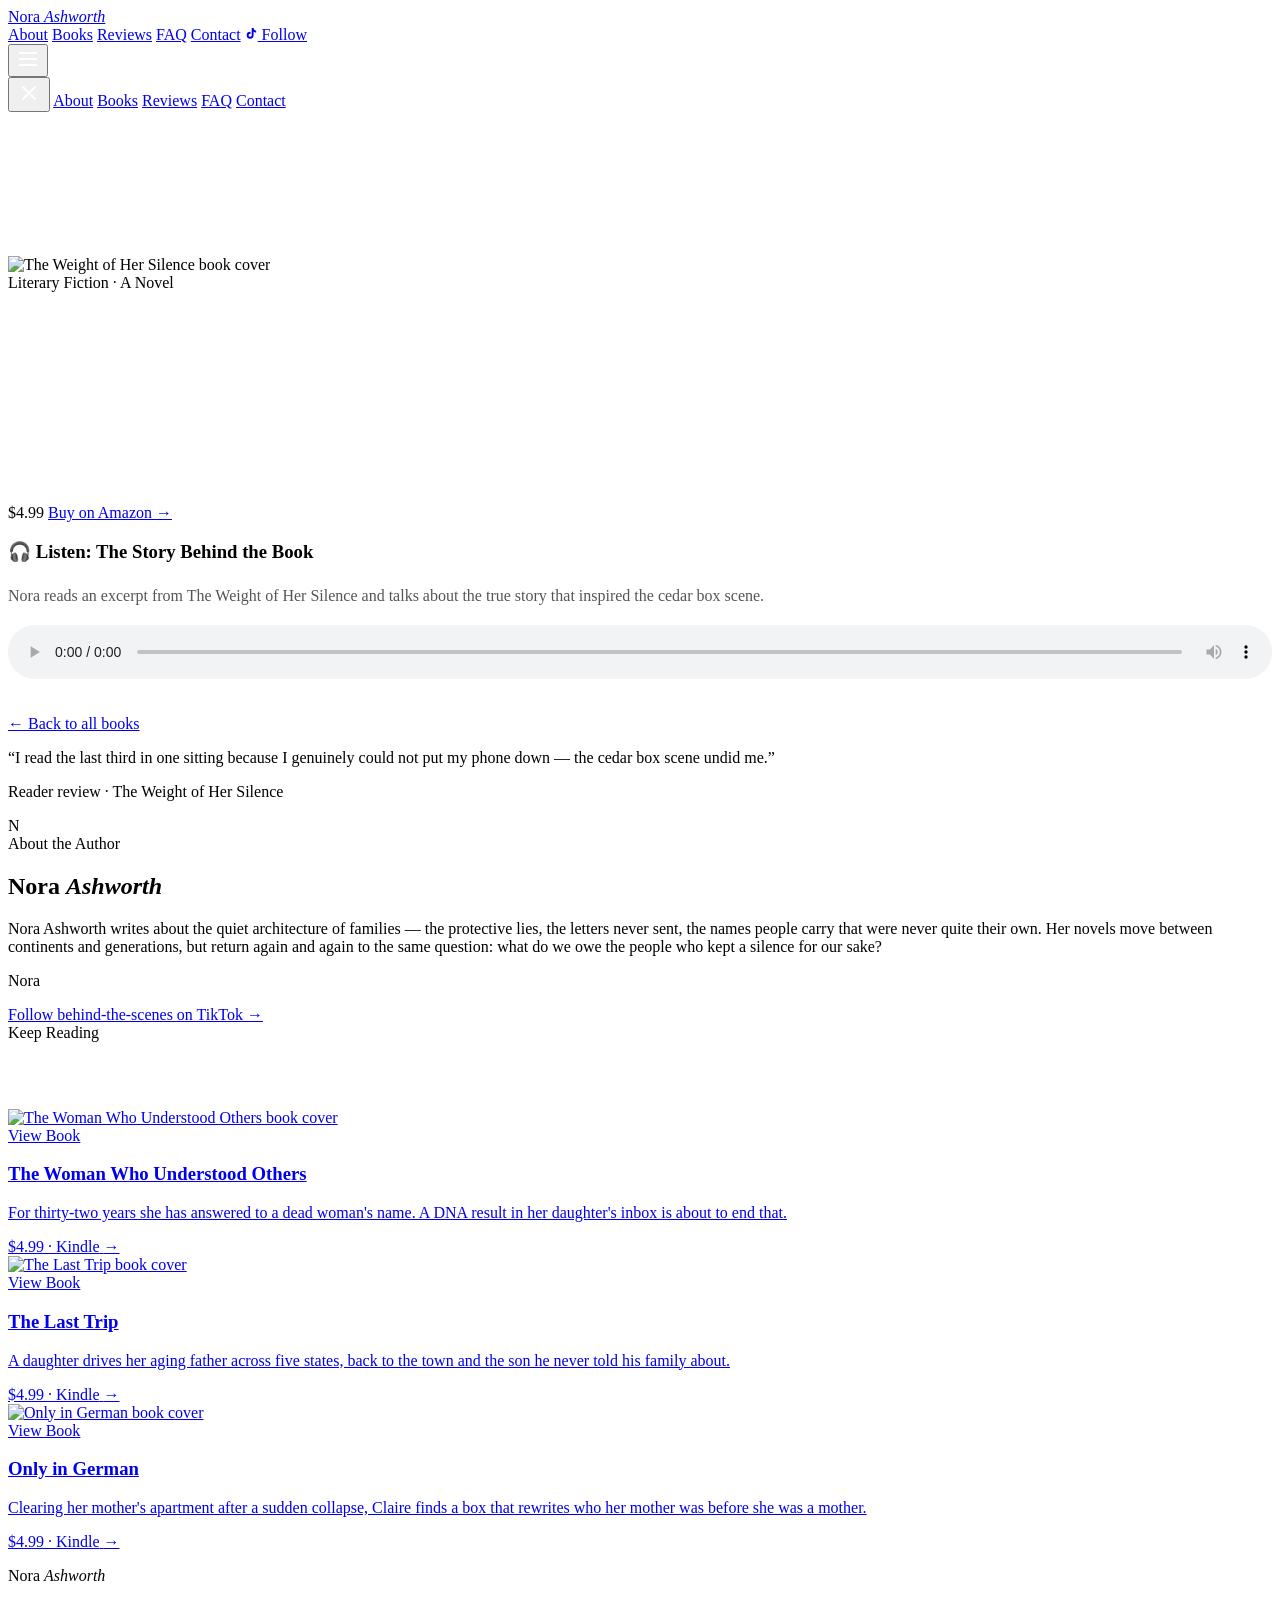
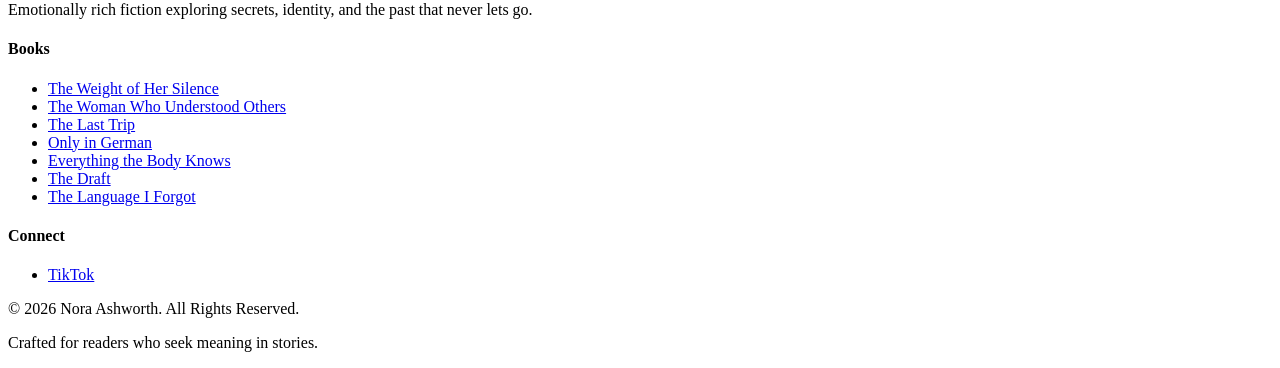
==== commit 3370376d: "Update the-weight-of-her-silence.html" ====
--- a/books/the-weight-of-her-silence.html
+++ b/books/the-weight-of-her-silence.html
@@ -13,29 +13,29 @@
 <meta name="robots" content="index,follow,max-image-preview:large,max-snippet:-1,max-video-preview:-1">
 <meta name="googlebot" content="index,follow">
 
-<link rel="canonical" href="https://noraashworth.vercel.app/books/the-weight-of-her-silence.html">
+<link rel="canonical" href="https://noraashworth.vercel.app/the-weight-of-her-silence.html">
 
 <!-- Open Graph -->
 <meta property="og:type" content="book">
 <meta property="og:site_name" content="Nora Ashworth">
 <meta property="og:title" content="The Weight of Her Silence by Nora Ashworth">
 <meta property="og:description" content="Nora Calloway returns to Haller's Creek to help her aunt sort through the past — and uncovers a secret that rewrites her family.">
-<meta property="og:url" content="https://noraashworth.vercel.app/books/the-weight-of-her-silence.html">
-<meta property="og:image" content="https://noraashworth.vercel.app/covers/the-weight-of-her-silence.jpg">
+<meta property="og:url" content="https://noraashworth.vercel.app/the-weight-of-her-silence.html">
+<meta property="og:image" content="https://noraashworth.vercel.app/the-weight-of-her-silence.jpg">
 <meta property="og:locale" content="en_US">
 
 <!-- Twitter -->
 <meta name="twitter:card" content="summary_large_image">
 <meta name="twitter:title" content="The Weight of Her Silence by Nora Ashworth">
 <meta name="twitter:description" content="Nora Calloway returns to Haller's Creek to help her aunt sort through the past — and uncovers a secret that rewrites her family.">
-<meta name="twitter:image" content="https://noraashworth.vercel.app/covers/the-weight-of-her-silence.jpg">
+<meta name="twitter:image" content="https://noraashworth.vercel.app/the-weight-of-her-silence.jpg">
 
 <meta name="theme-color" content="#0F1923">
 
-<link rel="icon" href="../favicon.ico">
-<link rel="manifest" href="../manifest.json">
-
-<link rel="stylesheet" href="../style.css">
+<link rel="icon" href="favicon.ico">
+<link rel="manifest" href="manifest.json">
+
+<link rel="stylesheet" href="style.css">
 <link rel="preconnect" href="https://fonts.googleapis.com"/>
 <link rel="preconnect" href="https://fonts.gstatic.com" crossorigin/>
 <link href="https://fonts.googleapis.com/css2?family=Playfair+Display:ital,wght@0,400;0,500;1,400;1,500&family=Inter:wght@300;400;500;600&display=swap" rel="stylesheet"/>
@@ -47,8 +47,8 @@
   "@type": "Book",
   "name": "The Weight of Her Silence",
   "author": {"@type":"Person","name":"Nora Ashworth","url":"https://noraashworth.vercel.app/"},
-  "url": "https://noraashworth.vercel.app/books/the-weight-of-her-silence.html",
-  "image": "https://noraashworth.vercel.app/covers/the-weight-of-her-silence.jpg",
+  "url": "https://noraashworth.vercel.app/the-weight-of-her-silence.html",
+  "image": "https://noraashworth.vercel.app/the-weight-of-her-silence.jpg",
   "description": "Nora Calloway returns to Haller's Creek to help her aunt sort through the past — and uncovers a secret that rewrites her family.",
   "offers": {"@type":"Offer","price":"4.99","priceCurrency":"USD","url":"https://www.amazon.com/dp/B0GZ8KCDYT","availability":"https://schema.org/InStock"}
 }
@@ -57,15 +57,15 @@
 <body>
 
 <nav id="nav">
-  <a class="nav-logo" href="../index.html">
+  <a class="nav-logo" href="index.html">
     <span>Nora <em>Ashworth</em></span>
   </a>
   <div class="nav-links">
-    <a href="../index.html#about">About</a>
-    <a href="../index.html#books">Books</a>
-    <a href="../index.html#reviews">Reviews</a>
-    <a href="../index.html#faq">FAQ</a>
-    <a href="../index.html#contact">Contact</a>
+    <a href="index.html#about">About</a>
+    <a href="index.html#books">Books</a>
+    <a href="index.html#reviews">Reviews</a>
+    <a href="index.html#faq">FAQ</a>
+    <a href="index.html#contact">Contact</a>
     <a class="nav-tiktok" href="https://www.tiktok.com/@noraashworth" target="_blank">
       <svg width="13" height="13" viewBox="0 0 24 24" fill="currentColor"><path d="M19.59 6.69a4.83 4.83 0 0 1-3.77-4.25V2h-3.45v13.67a2.89 2.89 0 0 1-2.88 2.5 2.89 2.89 0 0 1-2.89-2.89 2.89 2.89 0 0 1 2.89-2.89c.28 0 .54.04.79.1V9.01a6.33 6.33 0 0 0-.79-.05 6.34 6.34 0 0 0-6.34 6.34 6.34 6.34 0 0 0 6.34 6.34 6.34 6.34 0 0 0 6.33-6.34V8.82a8.18 8.18 0 0 0 4.78 1.52V6.9a4.85 4.85 0 0 1-1.01-.21z"/></svg>
       Follow
@@ -80,11 +80,11 @@
   <button class="mobile-close" id="mobileClose" aria-label="Close menu">
     <svg width="26" height="26" viewBox="0 0 24 24" fill="none" stroke="#fff" stroke-width="2"><path d="M6 6l12 12M18 6L6 18"/></svg>
   </button>
-  <a href="../index.html#about">About</a>
-  <a href="../index.html#books">Books</a>
-  <a href="../index.html#reviews">Reviews</a>
-  <a href="../index.html#faq">FAQ</a>
-  <a href="../index.html#contact">Contact</a>
+  <a href="index.html#about">About</a>
+  <a href="index.html#books">Books</a>
+  <a href="index.html#reviews">Reviews</a>
+  <a href="index.html#faq">FAQ</a>
+  <a href="index.html#contact">Contact</a>
 </div>
 
 <!-- BOOK HERO -->
@@ -92,7 +92,7 @@
   <div class="container featured-grid">
     <div class="featured-img-wrap reveal">
       <div class="featured-glow"></div>
-      <img src="../covers/the-weight-of-her-silence.jpg" alt="The Weight of Her Silence book cover" loading="lazy">
+      <img src="the-weight-of-her-silence.jpg" alt="The Weight of Her Silence book cover" loading="lazy">
     </div>
     <div class="reveal reveal-delay-1">
       <div class="section-eyebrow" style="color:var(--gold-light)">Literary Fiction &middot; A Novel</div>
@@ -103,8 +103,16 @@
         <span class="price">$4.99</span>
         <a class="btn-gold" href="https://www.amazon.com/dp/B0GZ8KCDYT" target="_blank" rel="noopener">Buy on Amazon &rarr;</a>
       </div>
+      <div class="podcast-box">
+        <h3>🎧 Listen: The Story Behind the Book</h3>
+        <p style="margin-bottom:1rem;color:#555;line-height:1.7">Nora reads an excerpt from The Weight of Her Silence and talks about the true story that inspired the cedar box scene.</p>
+        <audio controls style="width:100%">
+          <source src="podcast-the-weight-of-her-silence.mp3" type="audio/mpeg">
+          Your browser does not support the audio element.
+        </audio>
+      </div>
       <p style="margin-top:2rem">
-        <a class="tiktok-link" href="../index.html#books">&larr; Back to all books</a>
+        <a class="tiktok-link" href="index.html#books">&larr; Back to all books</a>
       </p>
     </div>
   </div>
@@ -147,7 +155,7 @@
     <div class="books-grid">
       <a class="book-card reveal" href="the-woman-who-understood-others.html">
         <div class="book-cover">
-          <img src="../covers/the-woman-who-understood-others.jpg" alt="The Woman Who Understood Others book cover" loading="lazy">
+          <img src="the-woman-who-understood-others.jpg" alt="The Woman Who Understood Others book cover" loading="lazy">
           <div class="book-overlay"><span class="buy-label">View Book</span></div>
         </div>
         <div class="book-info">
@@ -161,7 +169,7 @@
       </a>
       <a class="book-card reveal" href="the-last-trip.html">
         <div class="book-cover">
-          <img src="../covers/the-last-trip.jpg" alt="The Last Trip book cover" loading="lazy">
+          <img src="the-last-trip.jpg" alt="The Last Trip book cover" loading="lazy">
           <div class="book-overlay"><span class="buy-label">View Book</span></div>
         </div>
         <div class="book-info">
@@ -175,7 +183,7 @@
       </a>
       <a class="book-card reveal" href="only-in-german.html">
         <div class="book-cover">
-          <img src="../covers/only-in-german.jpg" alt="Only in German book cover" loading="lazy">
+          <img src="only-in-german.jpg" alt="Only in German book cover" loading="lazy">
           <div class="book-overlay"><span class="buy-label">View Book</span></div>
         </div>
         <div class="book-info">
@@ -202,13 +210,13 @@
       <div class="footer-col">
         <h4>Books</h4>
         <ul>
-          <li><a href="../books/the-weight-of-her-silence.html">The Weight of Her Silence</a></li>
-          <li><a href="../books/the-woman-who-understood-others.html">The Woman Who Understood Others</a></li>
-          <li><a href="../books/the-last-trip.html">The Last Trip</a></li>
-          <li><a href="../books/only-in-german.html">Only in German</a></li>
-          <li><a href="../books/everything-the-body-knows.html">Everything the Body Knows</a></li>
-          <li><a href="../books/the-draft.html">The Draft</a></li>
-          <li><a href="../books/the-language-i-forgot.html">The Language I Forgot</a></li>
+          <li><a href="the-weight-of-her-silence.html">The Weight of Her Silence</a></li>
+          <li><a href="the-woman-who-understood-others.html">The Woman Who Understood Others</a></li>
+          <li><a href="the-last-trip.html">The Last Trip</a></li>
+          <li><a href="only-in-german.html">Only in German</a></li>
+          <li><a href="everything-the-body-knows.html">Everything the Body Knows</a></li>
+          <li><a href="the-draft.html">The Draft</a></li>
+          <li><a href="the-language-i-forgot.html">The Language I Forgot</a></li>
         </ul>
       </div>
       <div class="footer-col">
@@ -225,6 +233,6 @@
   </div>
 </footer>
 
-<script src="../script.js"></script>
+<script src="script.js"></script>
 </body>
 </html>
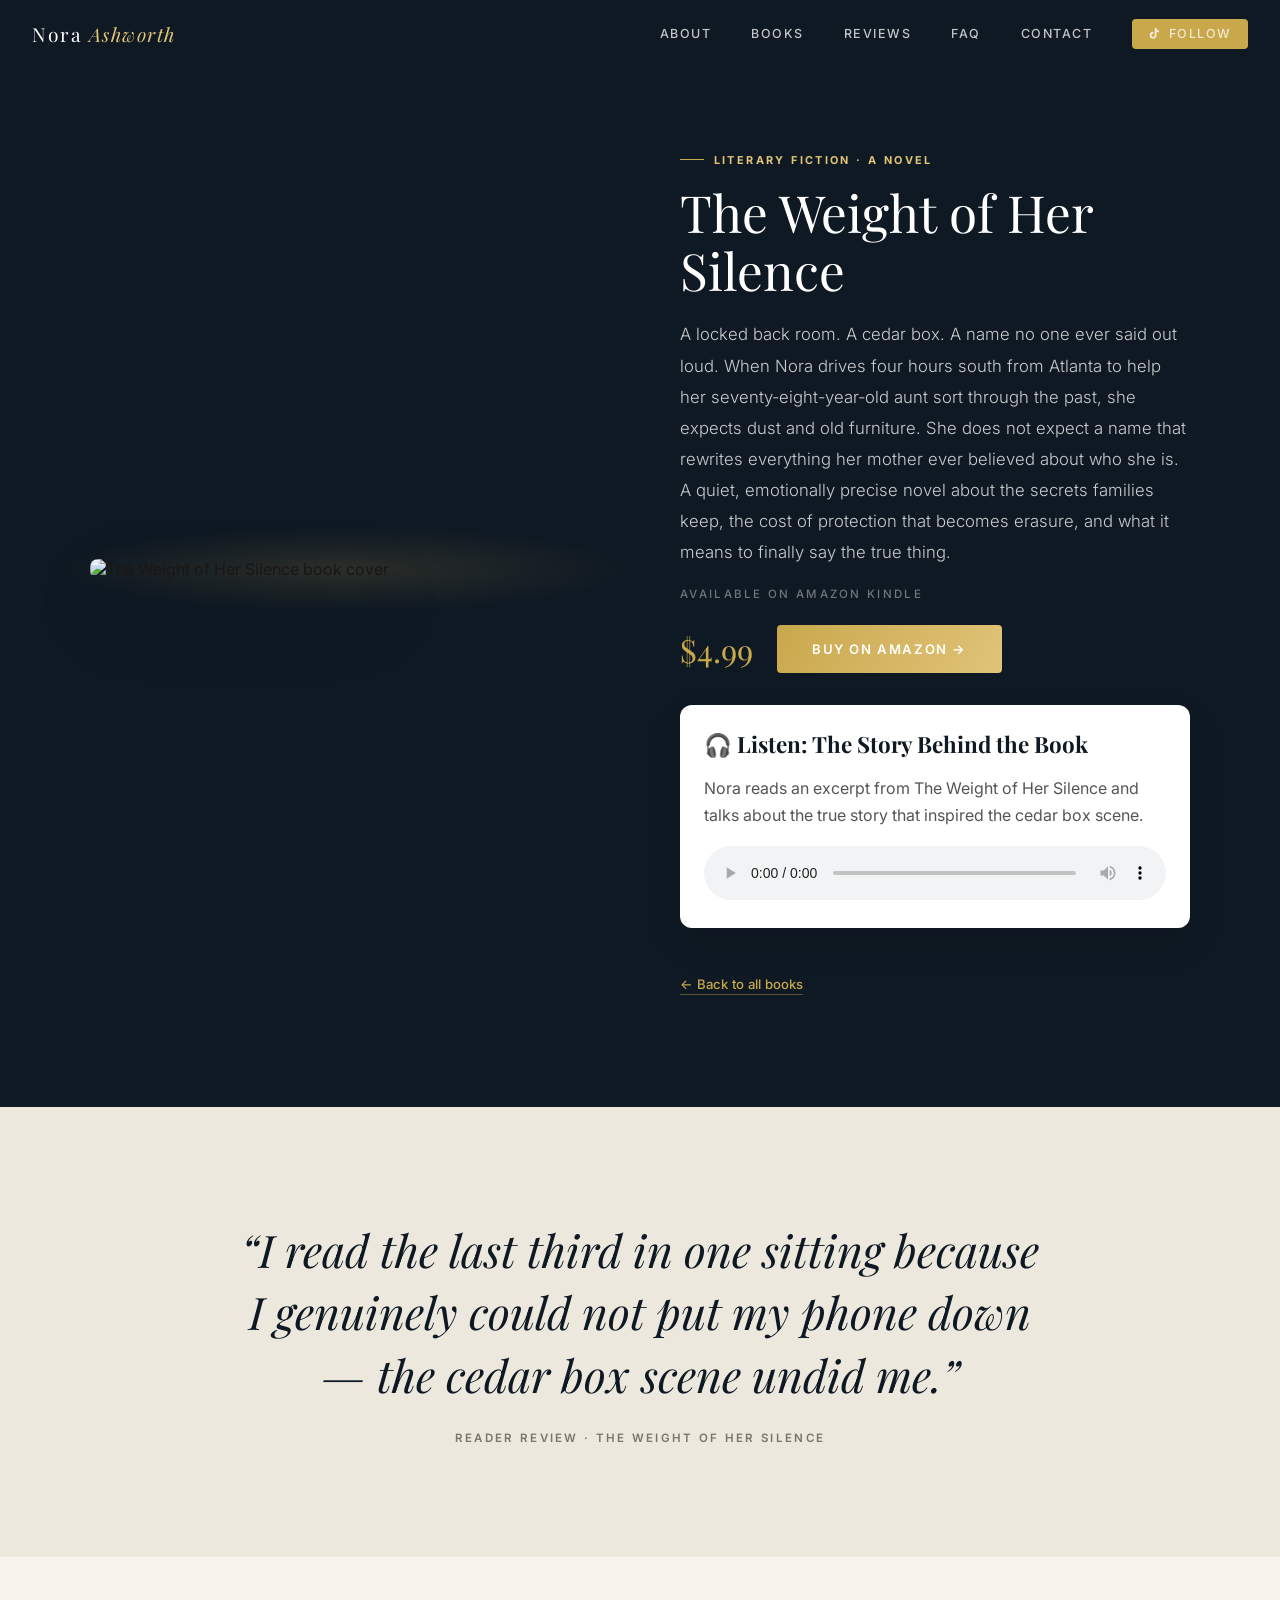
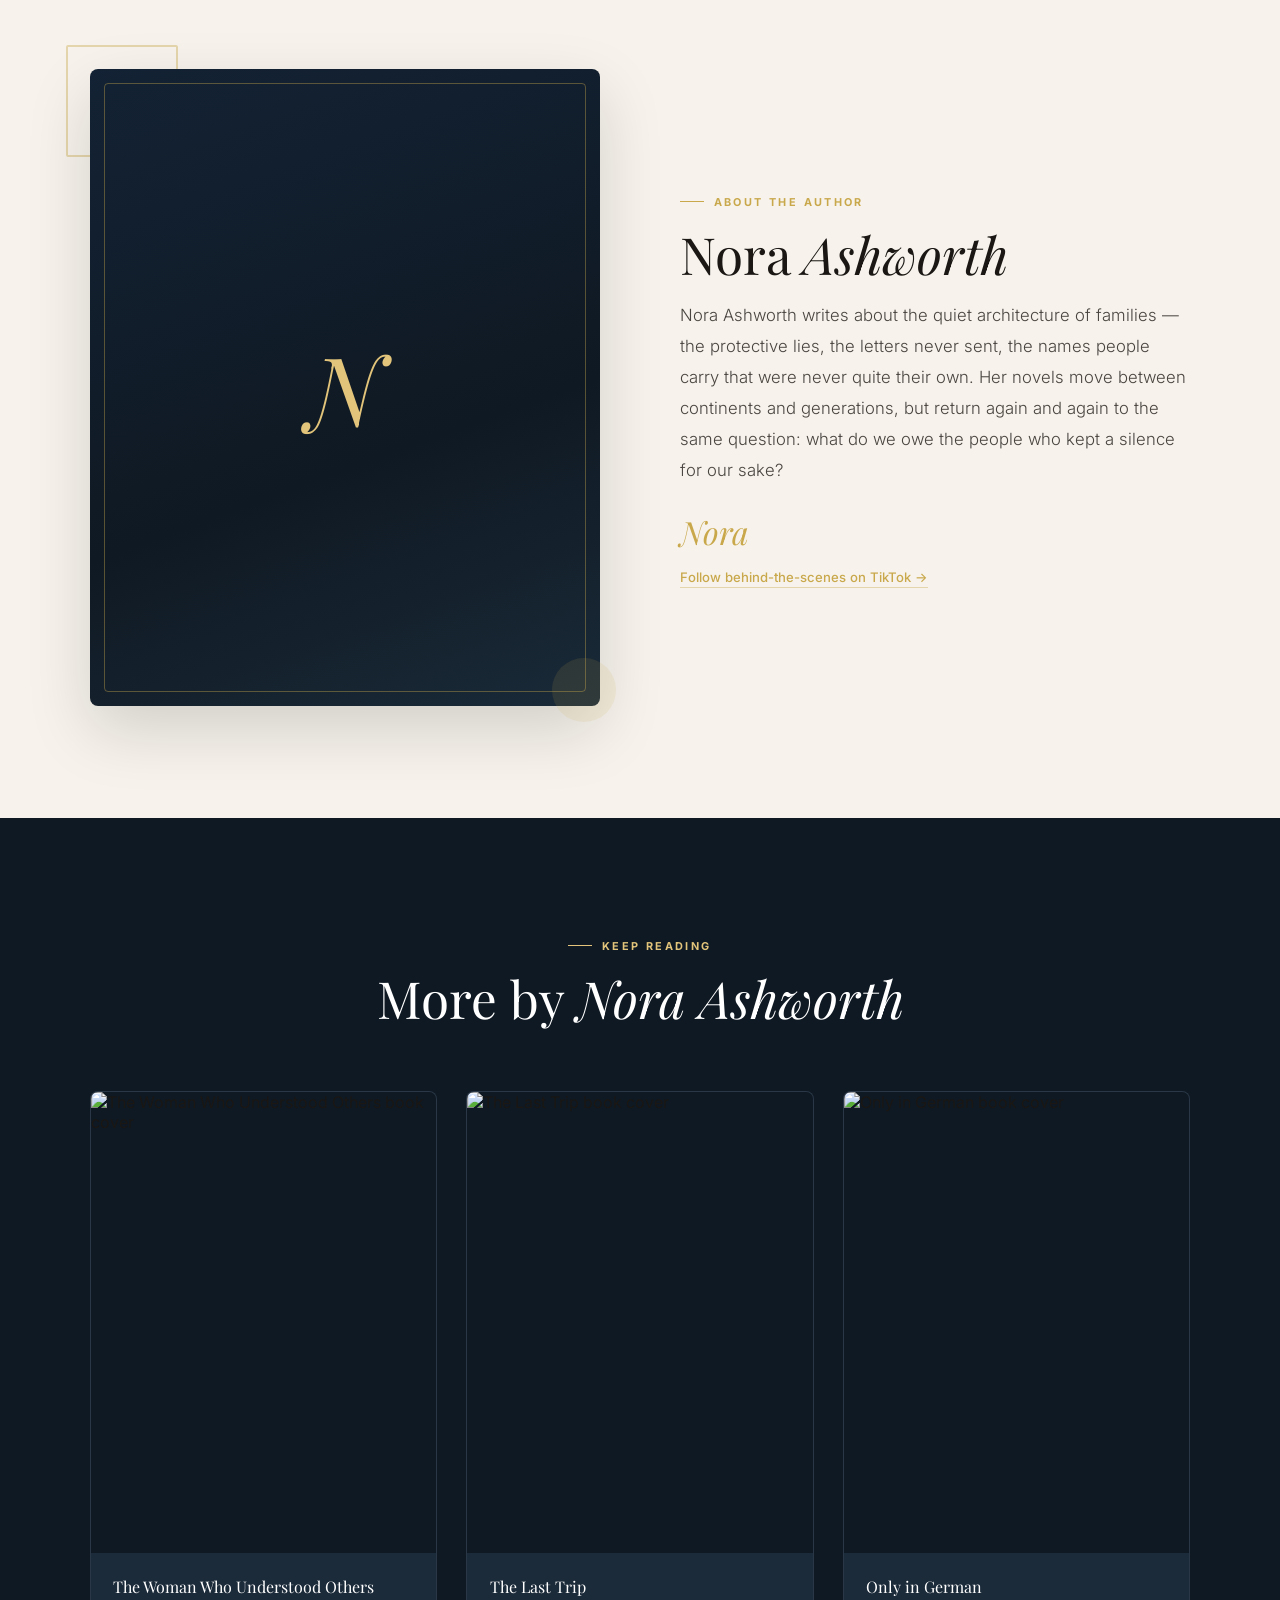
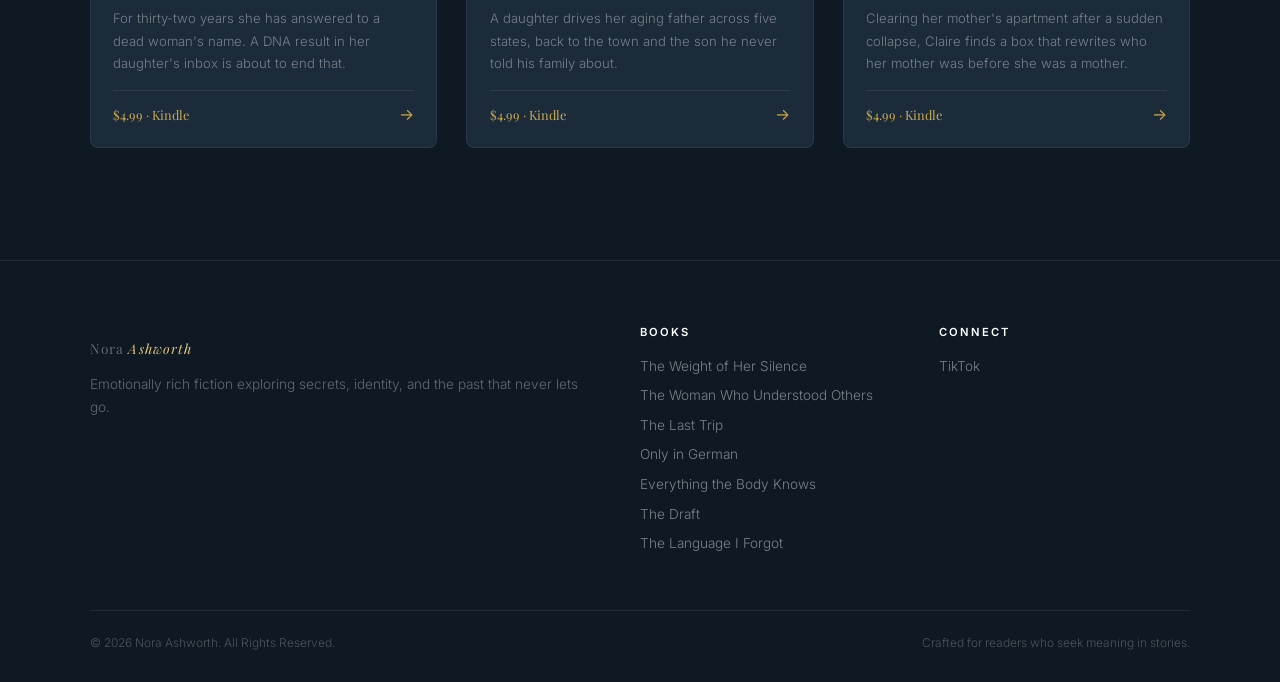
==== commit 8ec0f7af: "Update the-weight-of-her-silence.html" ====
--- a/books/the-weight-of-her-silence.html
+++ b/books/the-weight-of-her-silence.html
@@ -13,14 +13,14 @@
 <meta name="robots" content="index,follow,max-image-preview:large,max-snippet:-1,max-video-preview:-1">
 <meta name="googlebot" content="index,follow">
 
-<link rel="canonical" href="https://noraashworth.vercel.app/the-weight-of-her-silence.html">
+<link rel="canonical" href="https://noraashworth.vercel.app/books/the-weight-of-her-silence.html">
 
 <!-- Open Graph -->
 <meta property="og:type" content="book">
 <meta property="og:site_name" content="Nora Ashworth">
 <meta property="og:title" content="The Weight of Her Silence by Nora Ashworth">
 <meta property="og:description" content="Nora Calloway returns to Haller's Creek to help her aunt sort through the past — and uncovers a secret that rewrites her family.">
-<meta property="og:url" content="https://noraashworth.vercel.app/the-weight-of-her-silence.html">
+<meta property="og:url" content="https://noraashworth.vercel.app/books/the-weight-of-her-silence.html">
 <meta property="og:image" content="https://noraashworth.vercel.app/the-weight-of-her-silence.jpg">
 <meta property="og:locale" content="en_US">
 
@@ -32,10 +32,10 @@
 
 <meta name="theme-color" content="#0F1923">
 
-<link rel="icon" href="favicon.ico">
-<link rel="manifest" href="manifest.json">
-
-<link rel="stylesheet" href="style.css">
+<link rel="icon" href="../favicon.ico">
+<link rel="manifest" href="../manifest.json">
+
+<link rel="stylesheet" href="../style.css">
 <link rel="preconnect" href="https://fonts.googleapis.com"/>
 <link rel="preconnect" href="https://fonts.gstatic.com" crossorigin/>
 <link href="https://fonts.googleapis.com/css2?family=Playfair+Display:ital,wght@0,400;0,500;1,400;1,500&family=Inter:wght@300;400;500;600&display=swap" rel="stylesheet"/>
@@ -47,7 +47,7 @@
   "@type": "Book",
   "name": "The Weight of Her Silence",
   "author": {"@type":"Person","name":"Nora Ashworth","url":"https://noraashworth.vercel.app/"},
-  "url": "https://noraashworth.vercel.app/the-weight-of-her-silence.html",
+  "url": "https://noraashworth.vercel.app/books/the-weight-of-her-silence.html",
   "image": "https://noraashworth.vercel.app/the-weight-of-her-silence.jpg",
   "description": "Nora Calloway returns to Haller's Creek to help her aunt sort through the past — and uncovers a secret that rewrites her family.",
   "offers": {"@type":"Offer","price":"4.99","priceCurrency":"USD","url":"https://www.amazon.com/dp/B0GZ8KCDYT","availability":"https://schema.org/InStock"}
@@ -57,15 +57,15 @@
 <body>
 
 <nav id="nav">
-  <a class="nav-logo" href="index.html">
+  <a class="nav-logo" href="../index.html">
     <span>Nora <em>Ashworth</em></span>
   </a>
   <div class="nav-links">
-    <a href="index.html#about">About</a>
-    <a href="index.html#books">Books</a>
-    <a href="index.html#reviews">Reviews</a>
-    <a href="index.html#faq">FAQ</a>
-    <a href="index.html#contact">Contact</a>
+    <a href="../index.html#about">About</a>
+    <a href="../index.html#books">Books</a>
+    <a href="../index.html#reviews">Reviews</a>
+    <a href="../index.html#faq">FAQ</a>
+    <a href="../index.html#contact">Contact</a>
     <a class="nav-tiktok" href="https://www.tiktok.com/@noraashworth" target="_blank">
       <svg width="13" height="13" viewBox="0 0 24 24" fill="currentColor"><path d="M19.59 6.69a4.83 4.83 0 0 1-3.77-4.25V2h-3.45v13.67a2.89 2.89 0 0 1-2.88 2.5 2.89 2.89 0 0 1-2.89-2.89 2.89 2.89 0 0 1 2.89-2.89c.28 0 .54.04.79.1V9.01a6.33 6.33 0 0 0-.79-.05 6.34 6.34 0 0 0-6.34 6.34 6.34 6.34 0 0 0 6.34 6.34 6.34 6.34 0 0 0 6.33-6.34V8.82a8.18 8.18 0 0 0 4.78 1.52V6.9a4.85 4.85 0 0 1-1.01-.21z"/></svg>
       Follow
@@ -80,11 +80,11 @@
   <button class="mobile-close" id="mobileClose" aria-label="Close menu">
     <svg width="26" height="26" viewBox="0 0 24 24" fill="none" stroke="#fff" stroke-width="2"><path d="M6 6l12 12M18 6L6 18"/></svg>
   </button>
-  <a href="index.html#about">About</a>
-  <a href="index.html#books">Books</a>
-  <a href="index.html#reviews">Reviews</a>
-  <a href="index.html#faq">FAQ</a>
-  <a href="index.html#contact">Contact</a>
+  <a href="../index.html#about">About</a>
+  <a href="../index.html#books">Books</a>
+  <a href="../index.html#reviews">Reviews</a>
+  <a href="../index.html#faq">FAQ</a>
+  <a href="../index.html#contact">Contact</a>
 </div>
 
 <!-- BOOK HERO -->
@@ -92,7 +92,7 @@
   <div class="container featured-grid">
     <div class="featured-img-wrap reveal">
       <div class="featured-glow"></div>
-      <img src="the-weight-of-her-silence.jpg" alt="The Weight of Her Silence book cover" loading="lazy">
+      <img src="../the-weight-of-her-silence.jpg" alt="The Weight of Her Silence book cover" loading="lazy">
     </div>
     <div class="reveal reveal-delay-1">
       <div class="section-eyebrow" style="color:var(--gold-light)">Literary Fiction &middot; A Novel</div>
@@ -112,7 +112,7 @@
         </audio>
       </div>
       <p style="margin-top:2rem">
-        <a class="tiktok-link" href="index.html#books">&larr; Back to all books</a>
+        <a class="tiktok-link" href="../index.html#books">&larr; Back to all books</a>
       </p>
     </div>
   </div>
@@ -155,7 +155,7 @@
     <div class="books-grid">
       <a class="book-card reveal" href="the-woman-who-understood-others.html">
         <div class="book-cover">
-          <img src="the-woman-who-understood-others.jpg" alt="The Woman Who Understood Others book cover" loading="lazy">
+          <img src="../the-woman-who-understood-others.jpg" alt="The Woman Who Understood Others book cover" loading="lazy">
           <div class="book-overlay"><span class="buy-label">View Book</span></div>
         </div>
         <div class="book-info">
@@ -169,7 +169,7 @@
       </a>
       <a class="book-card reveal" href="the-last-trip.html">
         <div class="book-cover">
-          <img src="the-last-trip.jpg" alt="The Last Trip book cover" loading="lazy">
+          <img src="../the-last-trip.jpg" alt="The Last Trip book cover" loading="lazy">
           <div class="book-overlay"><span class="buy-label">View Book</span></div>
         </div>
         <div class="book-info">
@@ -183,7 +183,7 @@
       </a>
       <a class="book-card reveal" href="only-in-german.html">
         <div class="book-cover">
-          <img src="only-in-german.jpg" alt="Only in German book cover" loading="lazy">
+          <img src="../only-in-german.jpg" alt="Only in German book cover" loading="lazy">
           <div class="book-overlay"><span class="buy-label">View Book</span></div>
         </div>
         <div class="book-info">
@@ -233,6 +233,6 @@
   </div>
 </footer>
 
-<script src="script.js"></script>
+<script src="../script.js"></script>
 </body>
 </html>
--- a/style.css
+++ b/style.css
@@ -0,0 +1,505 @@
+*,*::before,*::after{box-sizing:border-box;margin:0;padding:0}
+:root{
+  --navy:#0F1923;
+  --navy-mid:#1C2B3A;
+  --navy-soft:#243346;
+  --ivory:#F7F3EC;
+  --ivory-dark:#EDE8DE;
+  --gold:#C9A84C;
+  --gold-light:#E2C47A;
+  --ink:#1A1714;
+  --ink-mid:#4A4540;
+  --ink-light:#7A746E;
+}
+html{scroll-behavior:smooth}
+body{font-family:'Inter',sans-serif;background:var(--ivory);color:var(--ink);overflow-x:hidden}
+
+/* ── NAV ── */
+nav{
+  position:fixed;top:0;left:0;width:100%;z-index:100;
+  padding:1.2rem 2rem;
+  display:flex;justify-content:space-between;align-items:center;
+  transition:background 0.4s,backdrop-filter 0.4s,box-shadow 0.4s;
+}
+nav.scrolled{background:rgba(15,25,35,0.97);backdrop-filter:blur(12px);box-shadow:0 2px 24px rgba(0,0,0,0.3)}
+.nav-logo{display:flex;align-items:center;gap:0.6rem;text-decoration:none}
+.nav-logo span{font-family:'Playfair Display',serif;font-size:1.2rem;font-weight:400;color:#fff;letter-spacing:0.08em}
+.nav-logo em{color:var(--gold-light);font-style:italic}
+.nav-links{display:flex;align-items:center;gap:2.5rem}
+.nav-links a{color:rgba(255,255,255,0.75);text-decoration:none;font-size:0.78rem;font-weight:500;letter-spacing:0.12em;text-transform:uppercase;transition:color 0.25s}
+.nav-links a:hover{color:var(--gold-light)}
+.nav-tiktok{
+  display:flex;align-items:center;gap:0.5rem;
+  background:var(--gold);color:#fff;padding:0.45rem 1rem;border-radius:4px;
+  font-size:0.75rem;font-weight:600;letter-spacing:0.1em;text-transform:uppercase;
+  text-decoration:none;transition:background 0.25s,transform 0.25s,box-shadow 0.25s;
+}
+.nav-tiktok:hover{background:#a87c2a;transform:translateY(-2px);box-shadow:0 6px 20px rgba(201,168,76,0.35)}
+.hamburger{display:none;background:none;border:none;cursor:pointer;padding:0.3rem}
+.hamburger svg{display:block}
+.mobile-menu{
+  display:none;position:fixed;top:0;left:0;width:100%;height:100vh;
+  background:rgba(15,25,35,0.99);z-index:99;
+  flex-direction:column;align-items:center;justify-content:center;gap:2rem;
+}
+.mobile-menu.open{display:flex}
+.mobile-menu a{color:rgba(255,255,255,0.85);text-decoration:none;font-size:1.4rem;font-family:'Playfair Display',serif;transition:color 0.25s}
+.mobile-menu a:hover{color:var(--gold-light)}
+.mobile-close{position:absolute;top:1.5rem;right:1.5rem;background:none;border:none;color:#fff;cursor:pointer}
+
+/* ── HERO ── */
+.hero{
+  position:relative;min-height:100vh;
+  display:flex;align-items:center;justify-content:center;
+  background:var(--navy);overflow:hidden;
+}
+.hero-bg{
+  position:absolute;inset:0;
+  background:radial-gradient(ellipse at 30% 60%, rgba(201,168,76,0.08) 0%, transparent 60%),
+             radial-gradient(ellipse at 75% 30%, rgba(201,168,76,0.05) 0%, transparent 50%),
+             linear-gradient(135deg, #0a1520 0%, #0F1923 40%, #1a2a38 100%);
+}
+.hero-lines{position:absolute;inset:0;overflow:hidden;opacity:0.04}
+.hero-lines::before{
+  content:'';position:absolute;top:-50%;left:-50%;width:200%;height:200%;
+  background:repeating-linear-gradient(45deg,transparent,transparent 60px,rgba(201,168,76,0.3) 60px,rgba(201,168,76,0.3) 61px);
+}
+.hero-particles{position:absolute;inset:0;z-index:1;width:100%;height:100%;pointer-events:none}
+.hero-content{
+  position:relative;z-index:2;text-align:center;max-width:760px;padding:2rem;
+  animation:fadeUp 1s ease both;
+}
+@keyframes fadeUp{from{opacity:0;transform:translateY(32px)}to{opacity:1;transform:none}}
+.eyebrow{
+  display:inline-flex;align-items:center;gap:0.8rem;
+  color:var(--gold-light);font-size:0.7rem;font-weight:700;letter-spacing:0.25em;text-transform:uppercase;
+  margin-bottom:2rem;
+}
+.eyebrow::before,.eyebrow::after{content:'';width:2rem;height:1px;background:var(--gold-light)}
+.hero h1{
+  font-family:'Playfair Display',serif;font-size:clamp(3rem,7vw,5.5rem);font-weight:400;
+  color:#fff;line-height:1.1;margin-bottom:1.5rem;
+}
+.hero h1 em{color:var(--gold-light);font-style:italic}
+.hero p{color:rgba(255,255,255,0.7);font-size:clamp(1rem,2vw,1.2rem);font-weight:300;line-height:1.8;max-width:520px;margin:0 auto 3rem}
+.hero-ctas{display:flex;gap:1rem;justify-content:center;flex-wrap:wrap}
+.btn-gold{
+  position:relative;overflow:hidden;
+  display:inline-flex;align-items:center;gap:0.5rem;
+  background:linear-gradient(120deg,var(--gold) 0%,var(--gold-light) 50%,var(--gold) 100%);
+  background-size:220% 100%;background-position:0% 0%;
+  color:#fff;padding:1rem 2.2rem;
+  font-size:0.82rem;font-weight:600;letter-spacing:0.12em;text-transform:uppercase;
+  border:none;border-radius:4px;cursor:pointer;text-decoration:none;
+  transition:background-position 0.6s ease,transform 0.25s,box-shadow 0.25s;
+}
+.btn-gold:hover{background-position:100% 0%;transform:translateY(-3px);box-shadow:0 10px 28px rgba(201,168,76,0.4)}
+.btn-outline{
+  display:inline-flex;align-items:center;gap:0.5rem;
+  background:transparent;color:#fff;padding:1rem 2.2rem;
+  font-size:0.82rem;font-weight:600;letter-spacing:0.12em;text-transform:uppercase;
+  border:1px solid rgba(255,255,255,0.35);border-radius:4px;cursor:pointer;text-decoration:none;
+  transition:background 0.25s,border-color 0.25s;
+}
+.btn-outline:hover{background:rgba(255,255,255,0.08);border-color:rgba(255,255,255,0.6)}
+.scroll-hint{
+  position:absolute;bottom:2rem;left:50%;transform:translateX(-50%);z-index:2;
+  display:flex;flex-direction:column;align-items:center;gap:0.4rem;
+  color:rgba(255,255,255,0.3);font-size:0.65rem;font-weight:600;letter-spacing:0.2em;text-transform:uppercase;
+  animation:pulse 2s ease-in-out infinite;
+}
+@keyframes pulse{0%,100%{opacity:0.3}50%{opacity:0.7}}
+.scroll-arrow{width:1px;height:2rem;background:linear-gradient(to bottom,rgba(255,255,255,0.4),transparent);margin-top:0.3rem}
+.hero-fade{position:absolute;bottom:0;left:0;width:100%;height:8rem;background:linear-gradient(to top,var(--ivory),transparent)}
+
+/* ── SECTIONS COMMON ── */
+section{padding:7rem 2rem}
+.container{max-width:1100px;margin:0 auto}
+.section-eyebrow{
+  display:inline-flex;align-items:center;gap:0.6rem;
+  color:var(--gold);font-size:0.68rem;font-weight:700;letter-spacing:0.22em;text-transform:uppercase;
+  margin-bottom:1rem;
+}
+.section-eyebrow::before{content:'';width:1.5rem;height:1px;background:var(--gold)}
+.section-title{font-family:'Playfair Display',serif;font-size:clamp(2.2rem,4vw,3.5rem);font-weight:400;line-height:1.15;margin-bottom:1rem}
+.section-title em{font-style:italic}
+
+/* ── ABOUT ── */
+.about-grid{display:grid;grid-template-columns:1fr 1fr;gap:5rem;align-items:center}
+.about-img-wrap{position:relative}
+.about-img-frame{
+  position:absolute;top:-1.5rem;left:-1.5rem;width:7rem;height:7rem;
+  border:2px solid var(--gold);border-radius:2px;opacity:0.4;
+  transition:opacity 0.4s;
+}
+.about-img-wrap:hover .about-img-frame{opacity:0.7}
+.about-img-dot{
+  position:absolute;bottom:-1rem;right:-1rem;width:4rem;height:4rem;
+  border-radius:50%;background:rgba(201,168,76,0.12);
+}
+.about-img-wrap img{position:relative;z-index:1;width:100%;border-radius:8px;box-shadow:0 24px 64px rgba(0,0,0,0.15);transition:transform 0.5s}
+.about-img-wrap:hover img{transform:scale(1.02)}
+.about-text{color:var(--ink-mid);font-size:1.05rem;line-height:1.85;font-weight:300;margin-bottom:1.2rem}
+.about-sig{font-family:'Playfair Display',serif;font-size:2rem;font-style:italic;color:var(--gold);margin-top:1.5rem}
+.tiktok-link{
+  display:inline-flex;align-items:center;gap:0.5rem;
+  color:var(--gold);font-size:0.82rem;font-weight:500;text-decoration:none;
+  border-bottom:1px solid rgba(201,168,76,0.4);padding-bottom:2px;
+  transition:color 0.25s,border-color 0.25s;margin-top:1rem;
+}
+.tiktok-link:hover{color:#a87c2a;border-color:#a87c2a}
+
+/* ── FEATURED ── */
+.featured{background:#fff}
+.featured-grid{display:grid;grid-template-columns:1fr 1fr;gap:5rem;align-items:center}
+.featured-img-wrap{position:relative}
+.featured-glow{
+  position:absolute;inset:-2rem;
+  background:radial-gradient(ellipse at center,rgba(201,168,76,0.15) 0%,transparent 70%);
+  border-radius:12px;transition:opacity 0.5s;
+}
+.featured-img-wrap:hover .featured-glow{opacity:1.5}
+.featured-img-wrap img{position:relative;z-index:1;width:100%;max-width:360px;border-radius:8px;box-shadow:0 32px 80px rgba(0,0,0,0.15);transition:transform 0.5s}
+.featured-img-wrap:hover img{transform:scale(1.03)}
+.stars{color:var(--gold);font-size:1.1rem;letter-spacing:0.1em;margin-bottom:1rem}
+.featured-label{font-size:0.72rem;color:var(--ink-light);font-weight:500;letter-spacing:0.2em;text-transform:uppercase;margin:1rem 0 1.5rem}
+.price-row{display:flex;align-items:center;gap:1.5rem;margin-top:1.5rem}
+.price{font-family:'Playfair Display',serif;font-size:2rem;font-weight:400;color:var(--gold)}
+
+/* ── BOOKS GRID ── */
+.books-section{background:var(--navy);padding:7rem 2rem}
+.books-header{text-align:center;margin-bottom:4rem}
+.books-header .section-eyebrow{color:var(--gold-light)}
+.books-header .section-eyebrow::before{background:var(--gold-light)}
+.books-header .section-title{color:#fff}
+.books-header p{color:rgba(255,255,255,0.5);font-weight:300;max-width:480px;margin:0 auto}
+.books-grid{
+  display:grid;
+  grid-template-columns:repeat(auto-fill,minmax(280px,1fr));
+  gap:1.8rem;
+}
+.book-card{
+  background:var(--navy-mid);border-radius:8px;overflow:hidden;
+  border:1px solid rgba(255,255,255,0.06);
+  text-decoration:none;color:inherit;
+  display:flex;flex-direction:column;
+  transition:transform 0.4s,border-color 0.4s,box-shadow 0.4s;
+}
+.book-card:hover{transform:translateY(-8px);border-color:rgba(201,168,76,0.5);box-shadow:0 24px 60px rgba(0,0,0,0.4)}
+.book-cover{position:relative;aspect-ratio:3/4;overflow:hidden;background:var(--navy);perspective:800px}
+.book-cover img{width:100%;height:100%;object-fit:cover;transition:transform 0.4s ease-out;transform-style:preserve-3d;will-change:transform}
+.book-card:hover .book-cover img{transform:scale(1.06)}
+.book-card .cover-placeholder{transition:transform 0.4s ease-out;transform-style:preserve-3d;will-change:transform}
+.book-overlay{
+  position:absolute;inset:0;background:linear-gradient(to top,rgba(15,25,35,0.9) 0%,transparent 50%);
+  display:flex;align-items:flex-end;justify-content:center;padding:1.2rem;
+  opacity:0;transition:opacity 0.4s;
+}
+.book-card:hover .book-overlay{opacity:1}
+.buy-label{
+  background:var(--gold);color:#fff;padding:0.5rem 1.2rem;border-radius:3px;
+  font-size:0.72rem;font-weight:700;letter-spacing:0.12em;text-transform:uppercase;
+}
+.book-info{padding:1.4rem;display:flex;flex-direction:column;flex:1}
+.book-info h3{font-family:'Playfair Display',serif;font-size:1rem;font-weight:400;color:#fff;line-height:1.4;margin-bottom:0.6rem;transition:color 0.3s}
+.book-card:hover .book-info h3{color:var(--gold-light)}
+.book-info p{color:rgba(255,255,255,0.4);font-size:0.82rem;line-height:1.7;font-weight:300;flex:1}
+.book-footer{display:flex;justify-content:space-between;align-items:center;margin-top:1rem;padding-top:0.8rem;border-top:1px solid rgba(255,255,255,0.08)}
+.book-footer .price{font-size:0.8rem;color:var(--gold);font-weight:400}
+.book-footer .arrow{color:var(--gold);font-size:1rem;transition:transform 0.3s}
+.book-card:hover .book-footer .arrow{transform:translateX(4px)}
+
+/* ── QUOTE ── */
+.quote-section{background:var(--ivory-dark);text-align:center}
+.quote-mark{font-family:'Playfair Display',serif;font-size:8rem;line-height:0.5;color:rgba(201,168,76,0.15);user-select:none;margin-bottom:1rem}
+.quote-text{font-family:'Playfair Display',serif;font-size:clamp(1.8rem,3.5vw,3rem);font-style:italic;font-weight:400;color:var(--navy);line-height:1.4;max-width:820px;margin:0 auto 1.5rem}
+.quote-source{font-size:0.72rem;font-weight:600;letter-spacing:0.2em;text-transform:uppercase;color:var(--ink-light)}
+
+/* ── TIKTOK ── */
+.tiktok-section{background:var(--navy);text-align:center}
+.tiktok-section .section-eyebrow{color:var(--gold-light)}
+.tiktok-section .section-eyebrow::before{background:var(--gold-light)}
+.tiktok-section .section-title{color:#fff}
+.tiktok-card{
+  display:inline-flex;align-items:center;gap:2rem;
+  background:rgba(255,255,255,0.04);border:1px solid rgba(255,255,255,0.1);
+  border-radius:12px;padding:2.5rem 3.5rem;
+  text-decoration:none;color:inherit;margin-top:2rem;
+  transition:background 0.4s,border-color 0.4s,transform 0.4s,box-shadow 0.4s;
+}
+.tiktok-card:hover{background:rgba(255,255,255,0.08);border-color:rgba(201,168,76,0.5);transform:translateY(-4px);box-shadow:0 24px 60px rgba(0,0,0,0.3)}
+.tiktok-icon-wrap{
+  width:60px;height:60px;border-radius:50%;background:rgba(201,168,76,0.12);
+  display:flex;align-items:center;justify-content:center;transition:background 0.3s;
+}
+.tiktok-card:hover .tiktok-icon-wrap{background:rgba(201,168,76,0.22)}
+.tiktok-handle-label{font-size:0.65rem;font-weight:700;letter-spacing:0.2em;text-transform:uppercase;color:rgba(255,255,255,0.4);margin-bottom:0.3rem}
+.tiktok-handle{font-family:'Playfair Display',serif;font-size:1.8rem;font-weight:400;color:#fff;transition:color 0.3s}
+.tiktok-card:hover .tiktok-handle{color:var(--gold-light)}
+.tiktok-arrow{color:var(--gold);font-size:1.4rem;margin-left:0.5rem;transition:transform 0.3s}
+.tiktok-card:hover .tiktok-arrow{transform:translateX(5px)}
+
+/* ── NEWSLETTER ── */
+.newsletter-section{background:#1e3050;text-align:center}
+.newsletter-section .section-eyebrow{color:var(--gold-light)}
+.newsletter-section .section-eyebrow::before{background:var(--gold-light)}
+.newsletter-section .section-title{color:#fff}
+.newsletter-section p{color:rgba(255,255,255,0.6);font-weight:300;margin-bottom:3rem}
+.newsletter-form{display:flex;gap:0.8rem;max-width:500px;margin:0 auto;flex-wrap:wrap;justify-content:center}
+.newsletter-form input{
+  flex:1;min-width:220px;padding:1rem 1.4rem;
+  background:rgba(255,255,255,0.07);border:1px solid rgba(255,255,255,0.2);
+  border-radius:4px;color:#fff;font-size:0.95rem;font-weight:300;
+  transition:border-color 0.25s,background 0.25s;outline:none;
+}
+.newsletter-form input::placeholder{color:rgba(255,255,255,0.35)}
+.newsletter-form input:focus{border-color:var(--gold);background:rgba(255,255,255,0.1)}
+.newsletter-note{color:rgba(255,255,255,0.3);font-size:0.72rem;margin-top:1rem}
+
+/* ── CONTACT ── */
+.contact-grid{display:grid;grid-template-columns:repeat(2,1fr);gap:1.5rem;margin-top:3rem}
+.contact-card{
+  background:#fff;border-radius:8px;padding:2.5rem;text-align:center;
+  box-shadow:0 4px 20px rgba(0,0,0,0.05);
+  text-decoration:none;color:inherit;
+  transition:transform 0.3s,box-shadow 0.3s;
+}
+.contact-card:hover{transform:translateY(-4px);box-shadow:0 12px 40px rgba(0,0,0,0.12)}
+.contact-icon{font-size:1.8rem;margin-bottom:1rem}
+.contact-card h3{font-size:0.9rem;font-weight:600;color:var(--navy);margin-bottom:0.4rem}
+.contact-card p{font-size:0.85rem;color:var(--ink-mid);font-weight:300}
+
+/* ── FOOTER ── */
+footer{background:var(--navy);padding:4rem 2rem 2rem;border-top:1px solid rgba(255,255,255,0.08)}
+.footer-grid{display:grid;grid-template-columns:2fr 1fr 1fr;gap:3rem;margin-bottom:3rem}
+.footer-brand p{color:rgba(255,255,255,0.35);font-size:0.85rem;font-weight:300;line-height:1.7;margin-top:0.8rem}
+.footer-logo{font-family:'Playfair Display',serif;font-size:1.2rem;color:#fff;letter-spacing:0.08em}
+.footer-logo em{color:var(--gold-light);font-style:italic}
+.footer-col h4{color:#fff;font-size:0.7rem;font-weight:600;letter-spacing:0.18em;text-transform:uppercase;margin-bottom:1rem}
+.footer-col ul{list-style:none}
+.footer-col ul li{margin-bottom:0.6rem}
+.footer-col ul li a{color:rgba(255,255,255,0.45);font-size:0.85rem;font-weight:300;text-decoration:none;transition:color 0.25s}
+.footer-col ul li a:hover{color:var(--gold-light)}
+.footer-bottom{border-top:1px solid rgba(255,255,255,0.08);padding-top:1.5rem;display:flex;justify-content:space-between;align-items:center;flex-wrap:wrap;gap:1rem}
+.footer-bottom p{color:rgba(255,255,255,0.25);font-size:0.75rem;font-weight:300}
+
+/* ── REVEAL ── */
+.reveal{opacity:0;transform:translateY(24px);transition:opacity 0.75s cubic-bezier(0.4,0,0.2,1),transform 0.75s cubic-bezier(0.4,0,0.2,1)}
+.reveal.visible{opacity:1;transform:none}
+.reveal-delay-1{transition-delay:0.1s}
+.reveal-delay-2{transition-delay:0.2s}
+
+/* ── RESPONSIVE ── */
+@media(max-width:900px){
+  .about-grid,.featured-grid{grid-template-columns:1fr;gap:3rem}
+  .featured-img-wrap{order:2;display:flex;justify-content:center}
+  .featured-img-wrap img{max-width:280px}
+  .contact-grid{grid-template-columns:1fr}
+  .footer-grid{grid-template-columns:1fr 1fr}
+  .nav-links{display:none}
+  .hamburger{display:block}
+  .tiktok-card{flex-direction:column;gap:1rem;padding:2rem}
+}
+@media(max-width:600px){
+  .books-grid{grid-template-columns:repeat(2,1fr);gap:1rem}
+  .footer-grid{grid-template-columns:1fr}
+  .footer-bottom{flex-direction:column;text-align:center}
+  .newsletter-form{flex-direction:column}
+  .hero-ctas{flex-direction:column;align-items:center}
+}
+@media(max-width:380px){
+  .books-grid{grid-template-columns:1fr}
+}
+
+/* ── REVEAL ON SCROLL ── */
+.reveal{opacity:0;transform:translateY(28px);transition:opacity 0.6s ease,transform 0.6s ease}
+.reveal.visible{opacity:1;transform:none}
+.reveal-delay-1{transition-delay:0.15s}
+.reveal-delay-2{transition-delay:0.3s}
+
+.podcast-box{
+  margin-top:2rem;
+  background:#fff;
+  padding:1.5rem;
+  border-radius:12px;
+  box-shadow:0 15px 40px rgba(0,0,0,.08);
+}
+
+.podcast-box h3{
+  font-family:'Playfair Display',serif;
+  font-size:1.4rem;
+  margin-bottom:1rem;
+  color:var(--navy);
+}
+
+@media(max-width:900px){
+  .podcast-box{
+    margin-top:1rem;
+  }
+}
+
+
+/* --- Book page specific styles --- */
+.book-hero{
+  padding:10rem 2rem 4rem;background:var(--navy);color:#fff;
+}
+.book-hero-grid{
+  max-width:1100px;margin:0 auto;display:grid;grid-template-columns:320px 1fr;gap:3.5rem;align-items:start;
+}
+.book-hero-cover img{
+  width:100%;border-radius:6px;box-shadow:0 30px 70px rgba(0,0,0,0.5);
+}
+.breadcrumb{
+  font-size:0.75rem;letter-spacing:0.08em;text-transform:uppercase;color:rgba(255,255,255,0.5);margin-bottom:1.2rem;
+}
+.breadcrumb a{color:rgba(255,255,255,0.6);text-decoration:none}
+.breadcrumb a:hover{color:var(--gold-light)}
+.book-hero h1{
+  font-family:'Playfair Display',serif;font-weight:400;font-size:2.6rem;line-height:1.15;color:#fff;margin-bottom:0.6rem;
+}
+.book-hero h1 em{color:var(--gold-light);font-style:italic}
+.book-hero .stars{color:var(--gold-light);letter-spacing:0.2rem;margin-bottom:1rem;font-size:1.1rem}
+.book-hero-tagline{
+  font-family:'Playfair Display',serif;font-style:italic;color:rgba(255,255,255,0.75);font-size:1.15rem;margin-bottom:1.5rem;
+}
+.book-hero p.lead{
+  color:rgba(255,255,255,0.75);font-weight:300;line-height:1.85;font-size:1.05rem;margin-bottom:1.8rem;max-width:60ch;
+}
+.book-cta-row{display:flex;align-items:center;gap:1.2rem;flex-wrap:wrap}
+.book-price{font-family:'Playfair Display',serif;font-size:1.3rem;color:var(--gold-light)}
+
+.book-section{padding:5rem 2rem;background:var(--ivory)}
+.book-section.alt{background:var(--ivory-dark)}
+.book-section-inner{max-width:820px;margin:0 auto}
+.book-section h2{
+  font-family:'Playfair Display',serif;font-weight:400;font-size:1.8rem;color:var(--navy);margin-bottom:1.5rem;
+}
+.book-section h2 em{color:var(--gold);font-style:italic}
+.book-section p{color:var(--ink-mid);font-weight:300;line-height:1.9;font-size:1.02rem;margin-bottom:1.1rem}
+
+.excerpt-box{
+  background:#fff;border-left:3px solid var(--gold);padding:2rem 2.2rem;border-radius:4px;
+  box-shadow:0 15px 40px rgba(0,0,0,0.06);
+}
+.excerpt-box p{font-family:'Playfair Display',serif;font-style:italic;color:var(--ink);font-size:1.05rem;line-height:1.9}
+.excerpt-note{margin-top:1rem;font-size:0.8rem;color:var(--ink-light);text-transform:uppercase;letter-spacing:0.06em}
+
+.char-grid{display:grid;grid-template-columns:repeat(auto-fit,minmax(220px,1fr));gap:1.5rem;margin-top:1rem}
+.char-card{background:#fff;padding:1.5rem;border-radius:8px;box-shadow:0 10px 30px rgba(0,0,0,0.06)}
+.char-card h3{font-family:'Playfair Display',serif;color:var(--navy);font-size:1.15rem;margin-bottom:0.5rem}
+.char-card p{font-size:0.92rem;margin-bottom:0}
+
+.faq-item{border-bottom:1px solid rgba(0,0,0,0.08);padding:1.3rem 0}
+.faq-item h3{font-family:'Playfair Display',serif;font-size:1.1rem;color:var(--navy);margin-bottom:0.5rem;font-weight:500}
+.faq-item p{margin-bottom:0}
+
+.review-box{background:#fff;padding:1.6rem 1.8rem;border-radius:8px;box-shadow:0 10px 30px rgba(0,0,0,0.06);margin-bottom:1rem}
+.review-box .stars{color:var(--gold);font-size:0.9rem;margin-bottom:0.5rem}
+.review-box p{font-style:italic;margin-bottom:0.4rem}
+.review-box span{font-size:0.82rem;color:var(--ink-light);text-transform:uppercase;letter-spacing:0.05em}
+
+.back-link{display:inline-block;margin:0 2rem;padding:2rem 0 0;font-size:0.85rem;color:var(--ink-light)}
+.back-link a{color:var(--navy);text-decoration:none;border-bottom:1px solid var(--gold)}
+
+@media(max-width:900px){
+  .book-hero-grid{grid-template-columns:1fr;text-align:left}
+  .book-hero-cover{max-width:220px}
+  .book-hero h1{font-size:2rem}
+}
+
+/* ── COVER PLACEHOLDER (no artwork yet) ── */
+.cover-placeholder{
+  position:relative;width:100%;aspect-ratio:2/3;border-radius:6px;overflow:hidden;
+  background:linear-gradient(160deg,#132234 0%,#0F1923 55%,#1a2a38 100%);
+  border:1px solid rgba(201,168,76,0.35);
+  display:flex;flex-direction:column;align-items:center;justify-content:center;
+  text-align:center;padding:1.6rem;
+}
+.cover-placeholder::before{
+  content:'';position:absolute;inset:10px;border:1px solid rgba(201,168,76,0.35);border-radius:3px;pointer-events:none;
+}
+.cover-placeholder .cp-eyebrow{
+  color:rgba(226,196,122,0.85);font-size:0.62rem;letter-spacing:0.28em;text-transform:uppercase;margin-bottom:1rem;
+}
+.cover-placeholder .cp-title{
+  font-family:'Playfair Display',serif;font-weight:400;color:#fff;line-height:1.25;font-size:1.3rem;
+}
+.cover-placeholder .cp-title em{color:var(--gold-light);font-style:italic}
+.cover-placeholder .cp-rule{width:2.2rem;height:1px;background:var(--gold);margin:1.1rem auto}
+.cover-placeholder .cp-author{color:rgba(255,255,255,0.5);font-size:0.68rem;letter-spacing:0.2em;text-transform:uppercase}
+.book-cover .cover-placeholder{aspect-ratio:auto;height:100%;border-radius:0}
+
+/* ── HERO BADGE for homepage (no author photo yet) ── */
+.about-monogram{
+  position:relative;aspect-ratio:4/5;border-radius:8px;
+  background:linear-gradient(160deg,#132234 0%,#0F1923 60%,#1a2a38 100%);
+  display:flex;align-items:center;justify-content:center;box-shadow:0 24px 64px rgba(0,0,0,0.15);
+}
+.about-monogram::before{content:'';position:absolute;inset:14px;border:1px solid rgba(201,168,76,0.4);border-radius:4px}
+.about-monogram span{
+  font-family:'Playfair Display',serif;font-style:italic;font-size:6rem;color:var(--gold-light);
+}
+
+/* ── MOBILE MENU (JS-driven) ── */
+.mobile-close svg{display:block}
+
+/* ── FORM STATUS ── */
+.form-note-success{color:var(--gold-light);font-size:0.8rem;margin-top:1rem}
+
+/* ── REVIEWS ── */
+.reviews-section{background:#fff}
+.reviews-grid{display:grid;grid-template-columns:repeat(3,1fr);gap:1.8rem;margin-top:3rem}
+.review-card{
+  background:var(--ivory);border-radius:8px;padding:2rem;
+  box-shadow:0 10px 30px rgba(0,0,0,0.05);
+  transition:transform 0.35s,box-shadow 0.35s;
+}
+.review-card:hover{transform:translateY(-6px);box-shadow:0 20px 46px rgba(0,0,0,0.09)}
+.review-card .stars{font-size:0.9rem;margin-bottom:0.9rem}
+.review-card p{font-family:'Playfair Display',serif;font-style:italic;color:var(--ink);font-size:1rem;line-height:1.75;margin-bottom:1.2rem}
+.review-card span{font-size:0.72rem;color:var(--ink-light);font-weight:600;letter-spacing:0.08em;text-transform:uppercase}
+
+/* ── STATS ── */
+.stats-section{background:var(--navy-mid);padding:5rem 2rem}
+.stats-grid{display:grid;grid-template-columns:repeat(4,1fr);gap:2rem;text-align:center}
+.stat-item{display:flex;flex-direction:column;gap:0.5rem}
+.stat-number{font-family:'Playfair Display',serif;font-size:clamp(2.4rem,5vw,3.4rem);font-weight:400;color:var(--gold-light)}
+.stat-label{font-size:0.72rem;color:rgba(255,255,255,0.55);font-weight:600;letter-spacing:0.14em;text-transform:uppercase}
+
+/* ── TIMELINE ── */
+.timeline-section{background:var(--ivory-dark)}
+.timeline{position:relative;max-width:760px;margin:3rem auto 0;padding-left:2.4rem}
+.timeline::before{content:'';position:absolute;top:0.4rem;bottom:0.4rem;left:0.3rem;width:1px;background:rgba(201,168,76,0.35)}
+.timeline-item{position:relative;padding-bottom:2.6rem}
+.timeline-item:last-child{padding-bottom:0}
+.timeline-item::before{
+  content:'';position:absolute;left:-2.4rem;top:0.35rem;width:9px;height:9px;border-radius:50%;
+  background:var(--gold);box-shadow:0 0 0 4px var(--ivory-dark);
+}
+.timeline-year{font-family:'Playfair Display',serif;font-style:italic;color:var(--gold);font-size:1.3rem;margin-bottom:0.4rem}
+.timeline-content h3{font-family:'Playfair Display',serif;font-weight:400;color:var(--navy);font-size:1.2rem;margin-bottom:0.5rem}
+.timeline-content p{color:var(--ink-mid);font-weight:300;line-height:1.8;font-size:0.98rem}
+
+/* ── FAQ (homepage) ── */
+.faq-section{background:#fff}
+.faq-list{max-width:760px;margin:3rem auto 0}
+.faq-item-home{border-bottom:1px solid rgba(0,0,0,0.08)}
+.faq-question{
+  width:100%;display:flex;justify-content:space-between;align-items:center;gap:1rem;
+  background:none;border:none;text-align:left;cursor:pointer;padding:1.4rem 0.2rem;
+  font-family:'Playfair Display',serif;font-size:1.05rem;color:var(--navy);
+}
+.faq-icon{flex-shrink:0;color:var(--gold);font-size:1.3rem;font-family:'Inter',sans-serif;font-weight:300;transition:transform 0.3s}
+.faq-question[aria-expanded="true"] .faq-icon{transform:rotate(45deg)}
+.faq-answer{max-height:0;overflow:hidden;transition:max-height 0.35s ease}
+.faq-answer p{color:var(--ink-mid);font-weight:300;line-height:1.8;font-size:0.96rem;padding:0 0.2rem 1.4rem}
+
+@media(max-width:900px){
+  .reviews-grid{grid-template-columns:1fr}
+  .stats-grid{grid-template-columns:repeat(2,1fr);row-gap:2.5rem}
+  .timeline{padding-left:2rem}
+}
+@media(prefers-reduced-motion:reduce){
+  .hero-particles{display:none}
+  .btn-gold,.review-card,.book-cover img,.faq-answer{transition:none}
+}
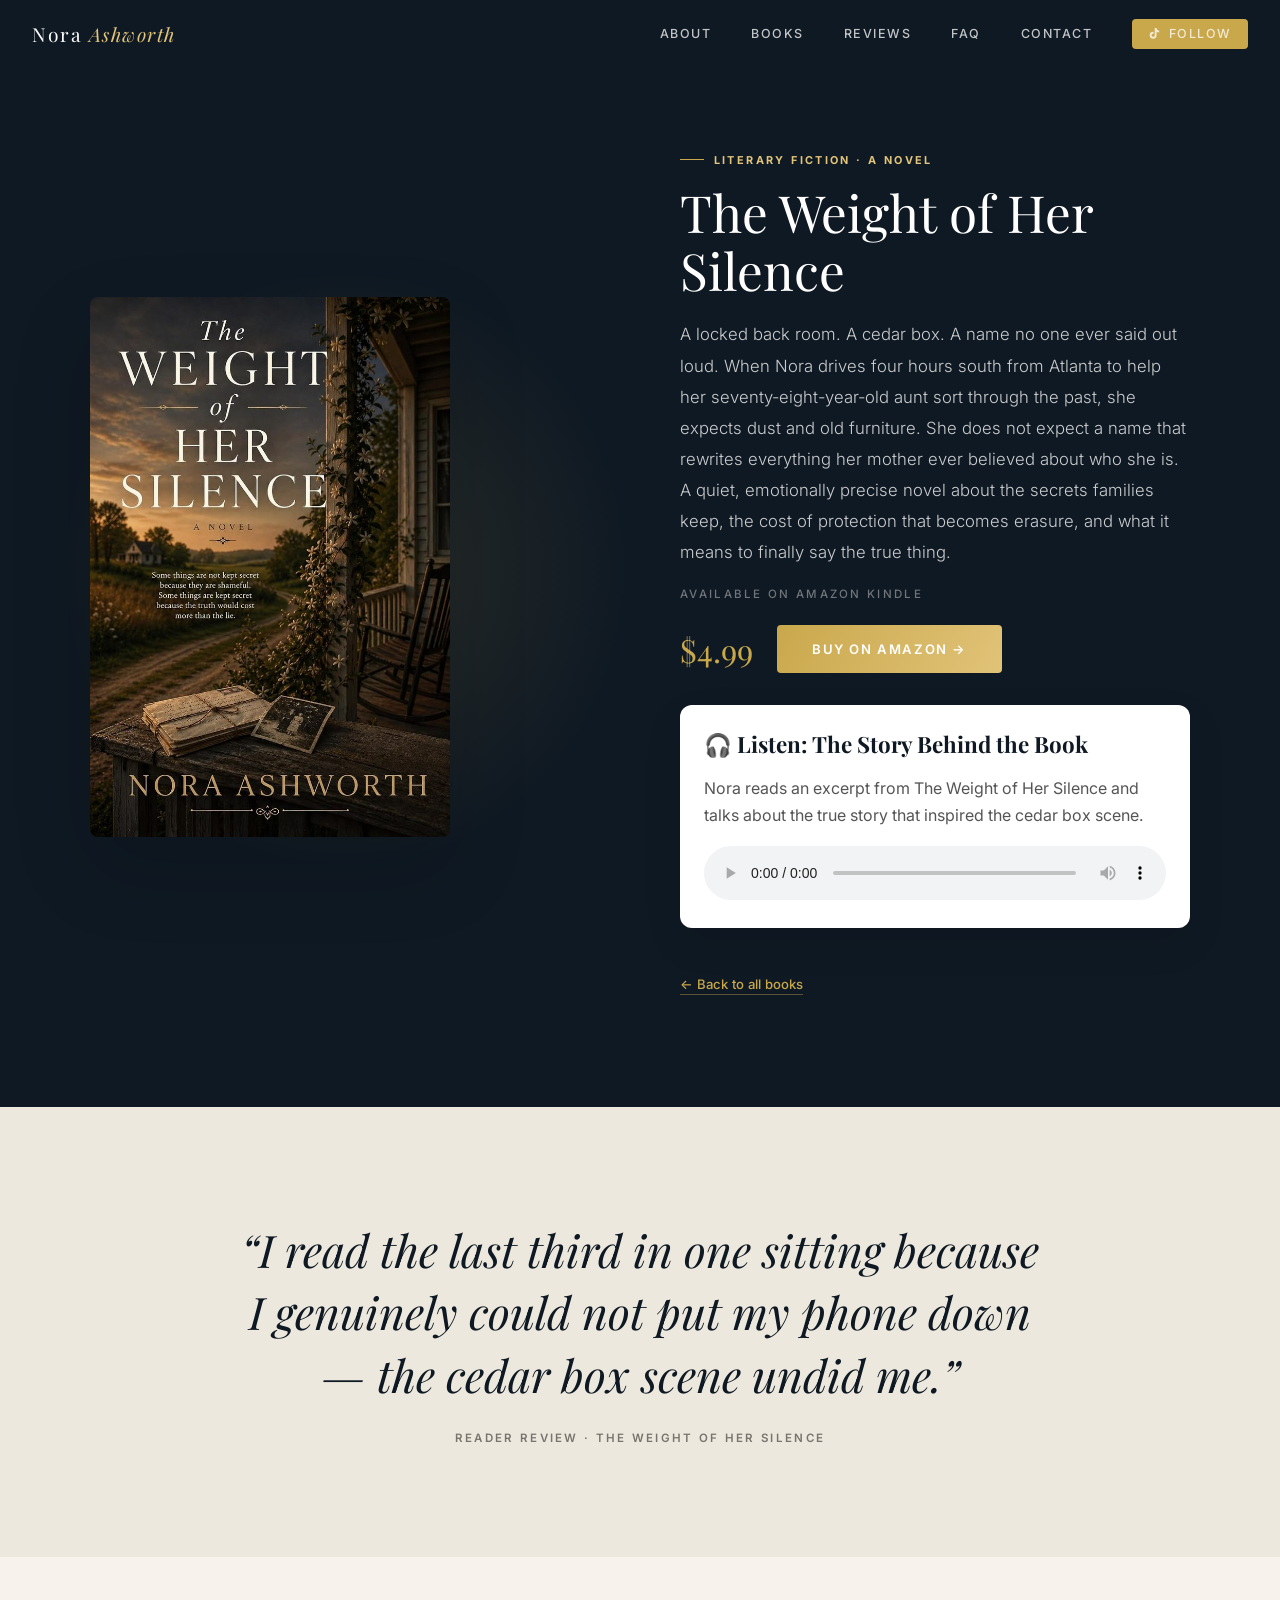
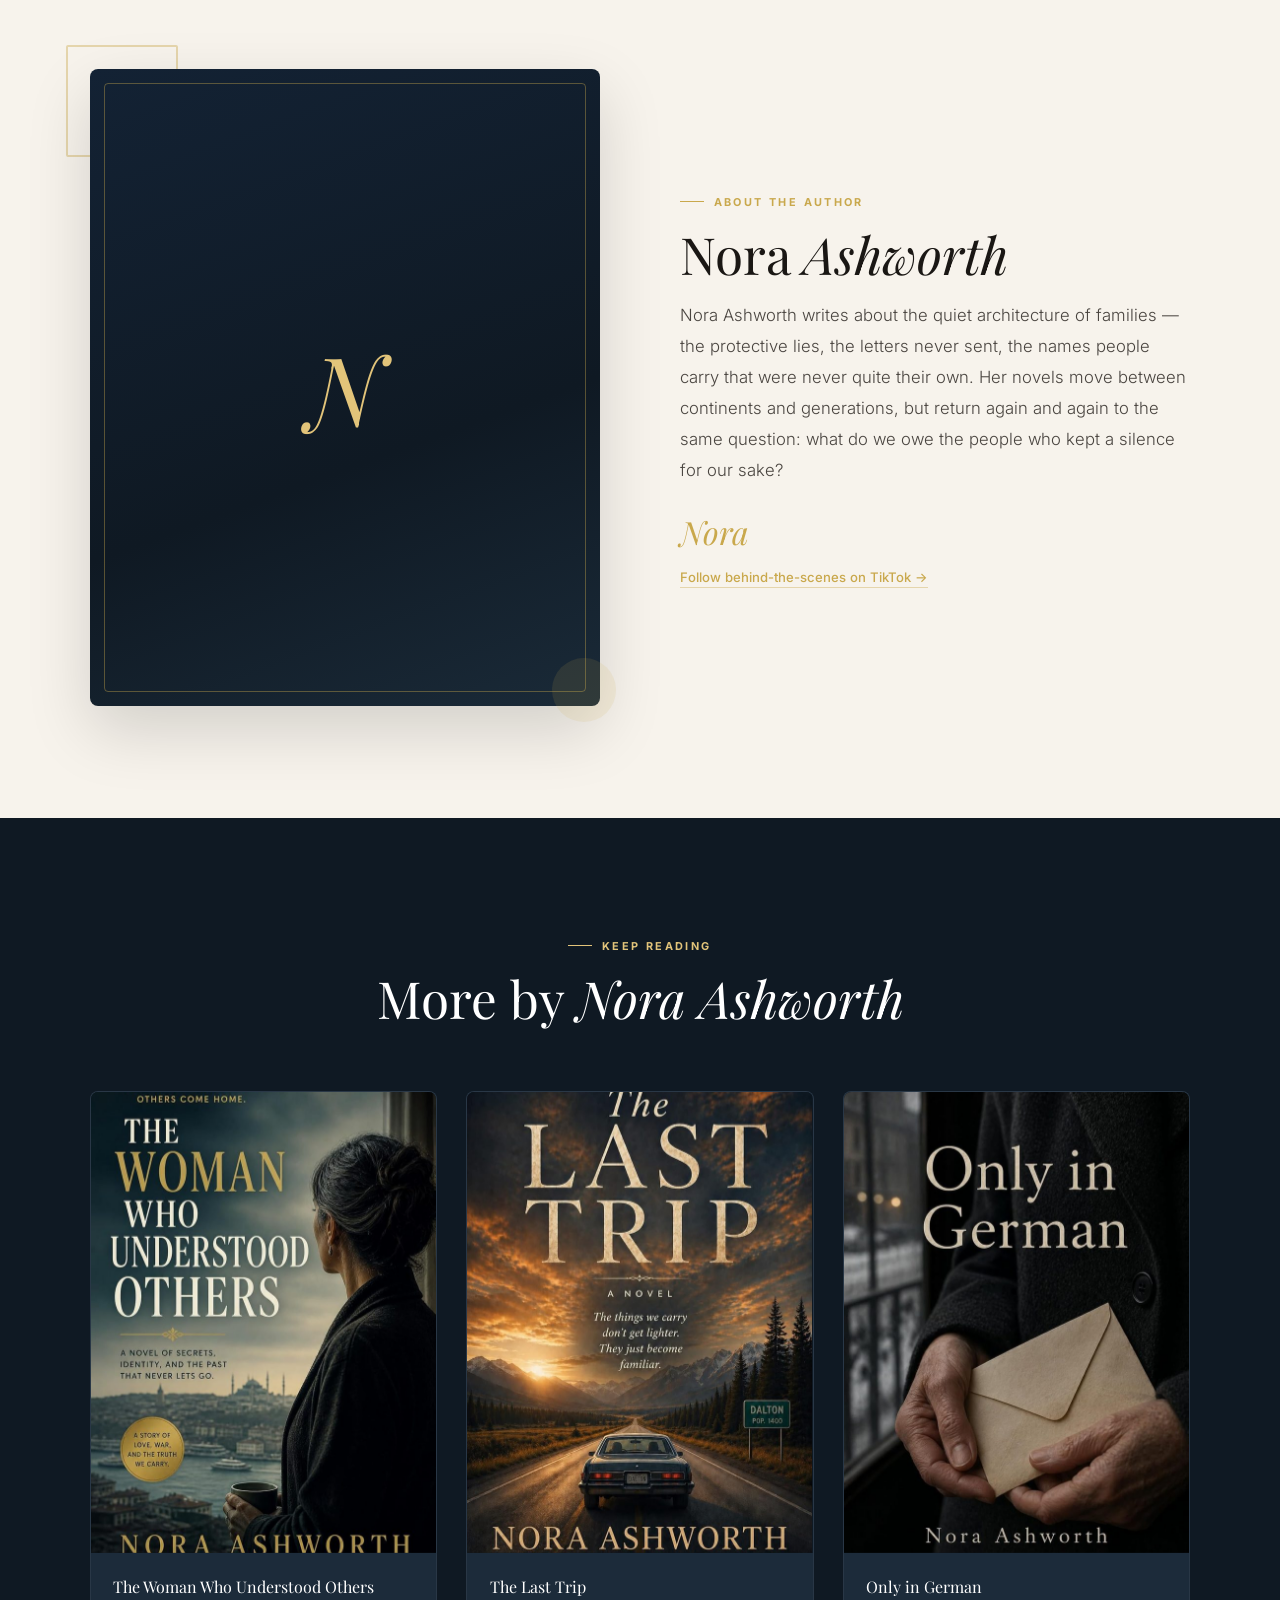
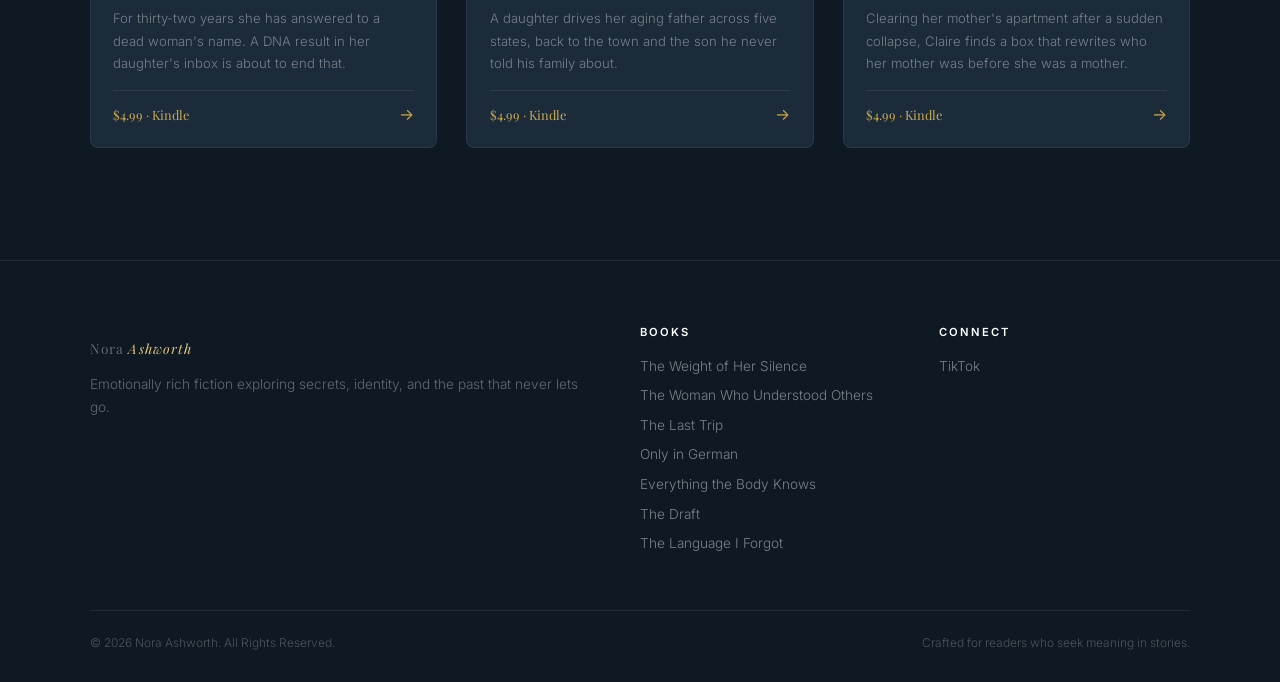
==== commit 32258b1c: "Update the-weight-of-her-silence.html" ====
--- a/books/the-weight-of-her-silence.html
+++ b/books/the-weight-of-her-silence.html
@@ -21,14 +21,14 @@
 <meta property="og:title" content="The Weight of Her Silence by Nora Ashworth">
 <meta property="og:description" content="Nora Calloway returns to Haller's Creek to help her aunt sort through the past — and uncovers a secret that rewrites her family.">
 <meta property="og:url" content="https://noraashworth.vercel.app/books/the-weight-of-her-silence.html">
-<meta property="og:image" content="https://noraashworth.vercel.app/the-weight-of-her-silence.jpg">
+<meta property="og:image" content="https://noraashworth.vercel.app/covers/the-weight-of-her-silence.jpg">
 <meta property="og:locale" content="en_US">
 
 <!-- Twitter -->
 <meta name="twitter:card" content="summary_large_image">
 <meta name="twitter:title" content="The Weight of Her Silence by Nora Ashworth">
 <meta name="twitter:description" content="Nora Calloway returns to Haller's Creek to help her aunt sort through the past — and uncovers a secret that rewrites her family.">
-<meta name="twitter:image" content="https://noraashworth.vercel.app/the-weight-of-her-silence.jpg">
+<meta name="twitter:image" content="https://noraashworth.vercel.app/covers/the-weight-of-her-silence.jpg">
 
 <meta name="theme-color" content="#0F1923">
 
@@ -48,7 +48,7 @@
   "name": "The Weight of Her Silence",
   "author": {"@type":"Person","name":"Nora Ashworth","url":"https://noraashworth.vercel.app/"},
   "url": "https://noraashworth.vercel.app/books/the-weight-of-her-silence.html",
-  "image": "https://noraashworth.vercel.app/the-weight-of-her-silence.jpg",
+  "image": "https://noraashworth.vercel.app/covers/the-weight-of-her-silence.jpg",
   "description": "Nora Calloway returns to Haller's Creek to help her aunt sort through the past — and uncovers a secret that rewrites her family.",
   "offers": {"@type":"Offer","price":"4.99","priceCurrency":"USD","url":"https://www.amazon.com/dp/B0GZ8KCDYT","availability":"https://schema.org/InStock"}
 }
@@ -92,7 +92,7 @@
   <div class="container featured-grid">
     <div class="featured-img-wrap reveal">
       <div class="featured-glow"></div>
-      <img src="../the-weight-of-her-silence.jpg" alt="The Weight of Her Silence book cover" loading="lazy">
+      <img src="../covers/the-weight-of-her-silence.jpg" alt="The Weight of Her Silence book cover" loading="lazy">
     </div>
     <div class="reveal reveal-delay-1">
       <div class="section-eyebrow" style="color:var(--gold-light)">Literary Fiction &middot; A Novel</div>
@@ -155,7 +155,7 @@
     <div class="books-grid">
       <a class="book-card reveal" href="the-woman-who-understood-others.html">
         <div class="book-cover">
-          <img src="../the-woman-who-understood-others.jpg" alt="The Woman Who Understood Others book cover" loading="lazy">
+          <img src="../covers/the-woman-who-understood-others.jpg" alt="The Woman Who Understood Others book cover" loading="lazy">
           <div class="book-overlay"><span class="buy-label">View Book</span></div>
         </div>
         <div class="book-info">
@@ -169,7 +169,7 @@
       </a>
       <a class="book-card reveal" href="the-last-trip.html">
         <div class="book-cover">
-          <img src="../the-last-trip.jpg" alt="The Last Trip book cover" loading="lazy">
+          <img src="../covers/the-last-trip.jpg" alt="The Last Trip book cover" loading="lazy">
           <div class="book-overlay"><span class="buy-label">View Book</span></div>
         </div>
         <div class="book-info">
@@ -183,7 +183,7 @@
       </a>
       <a class="book-card reveal" href="only-in-german.html">
         <div class="book-cover">
-          <img src="../only-in-german.jpg" alt="Only in German book cover" loading="lazy">
+          <img src="../covers/only-in-german.jpg" alt="Only in German book cover" loading="lazy">
           <div class="book-overlay"><span class="buy-label">View Book</span></div>
         </div>
         <div class="book-info">
